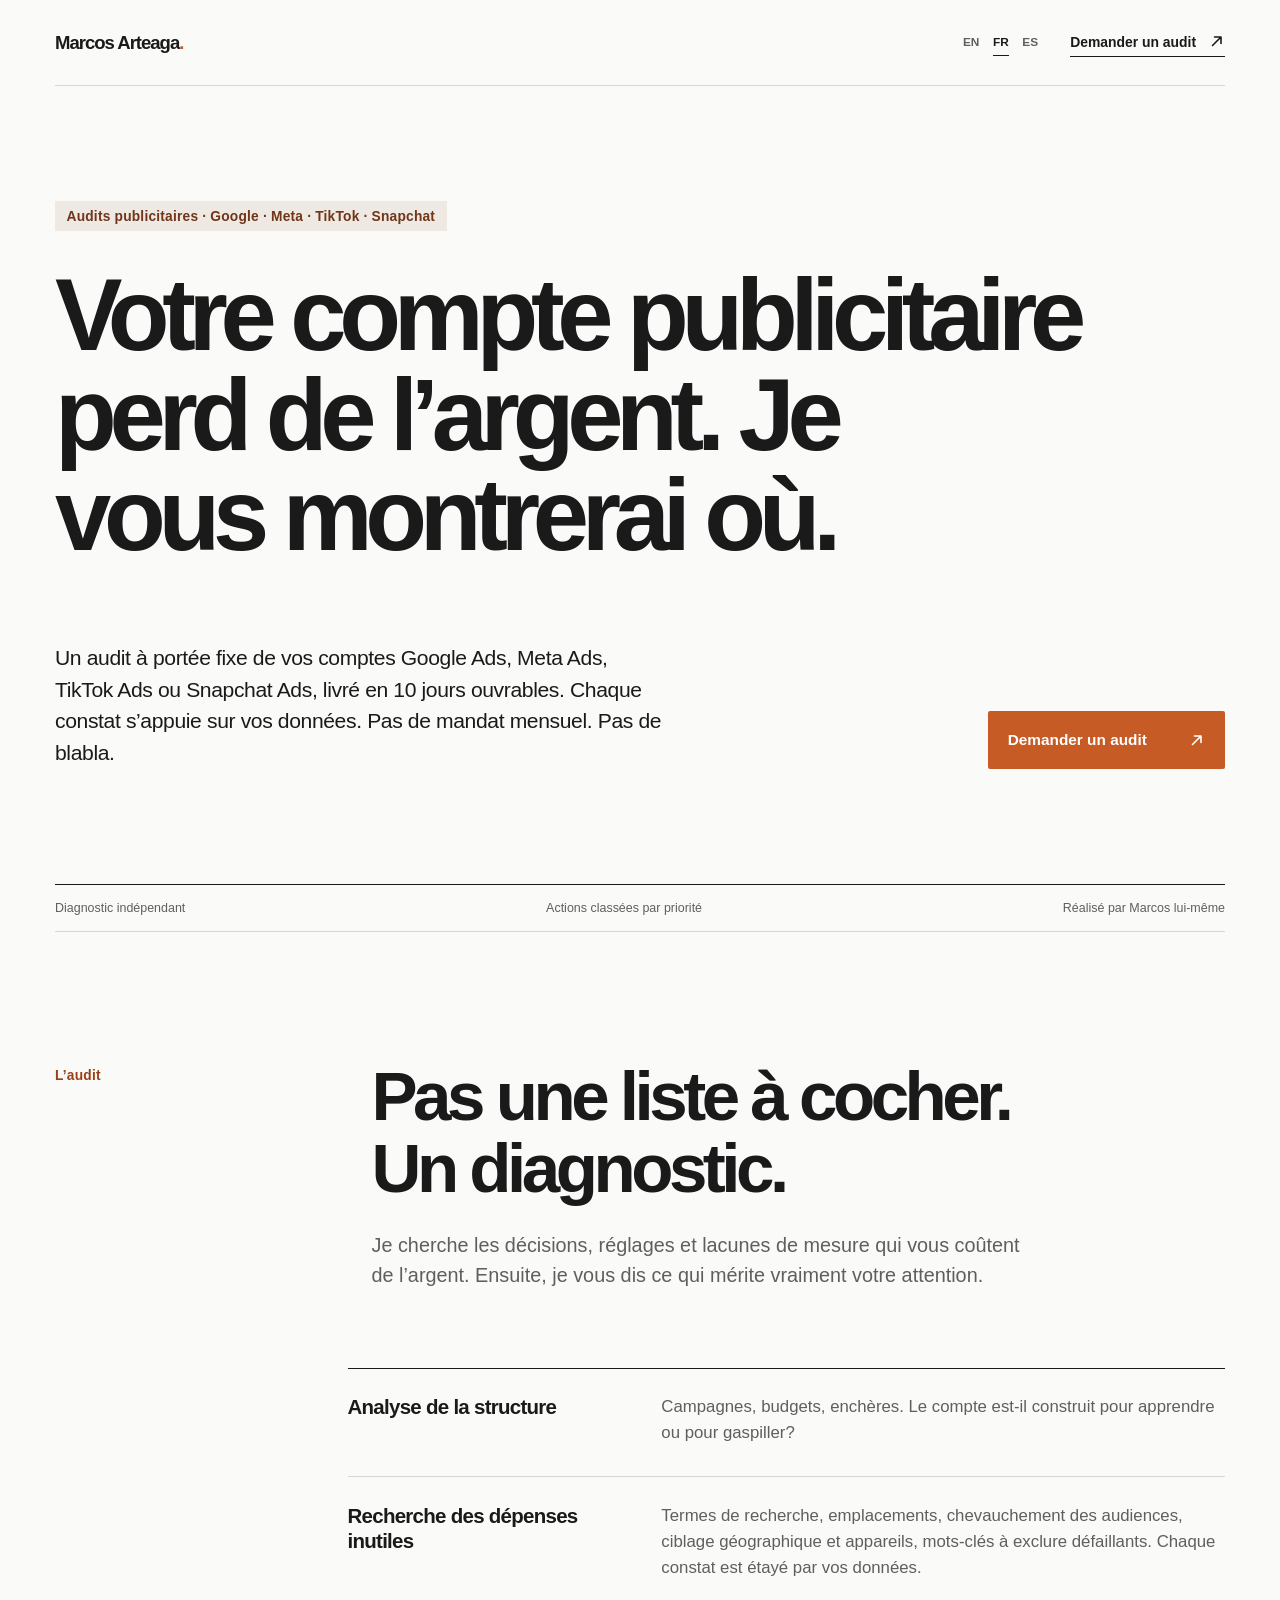
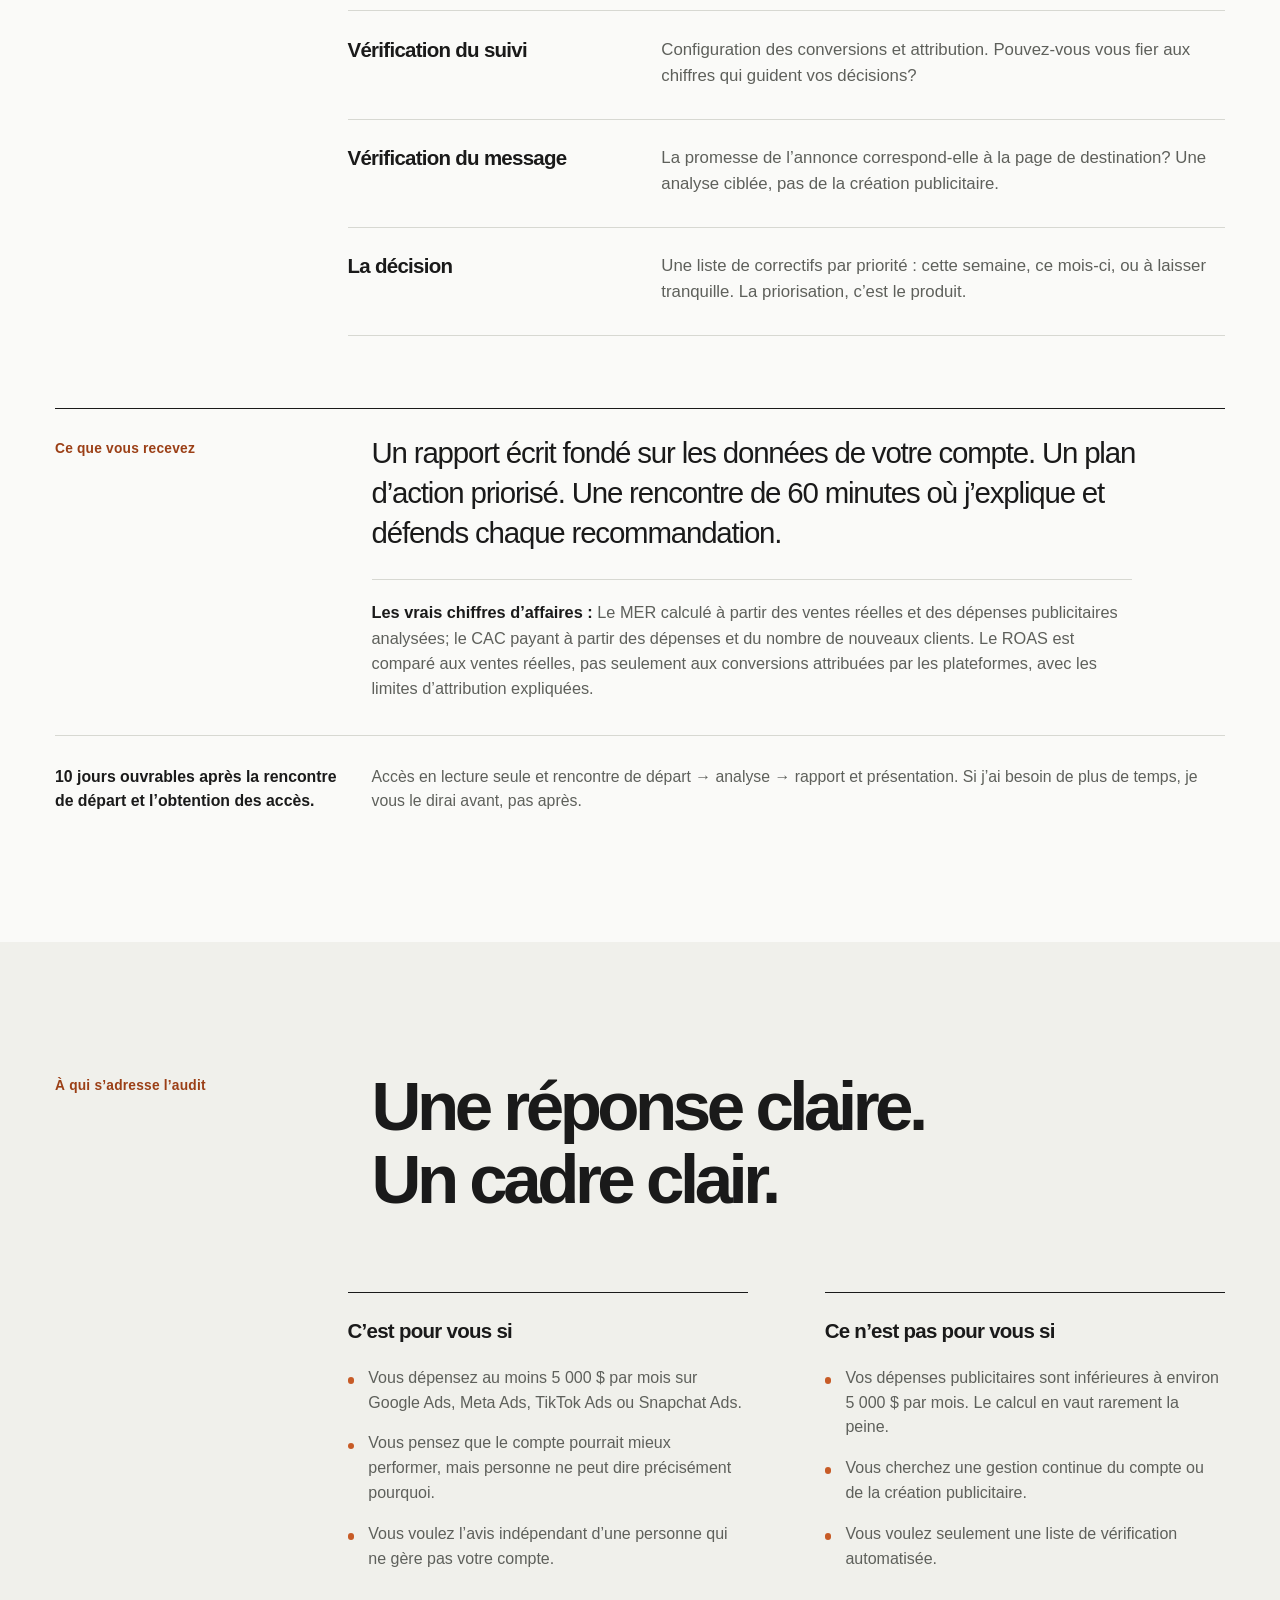
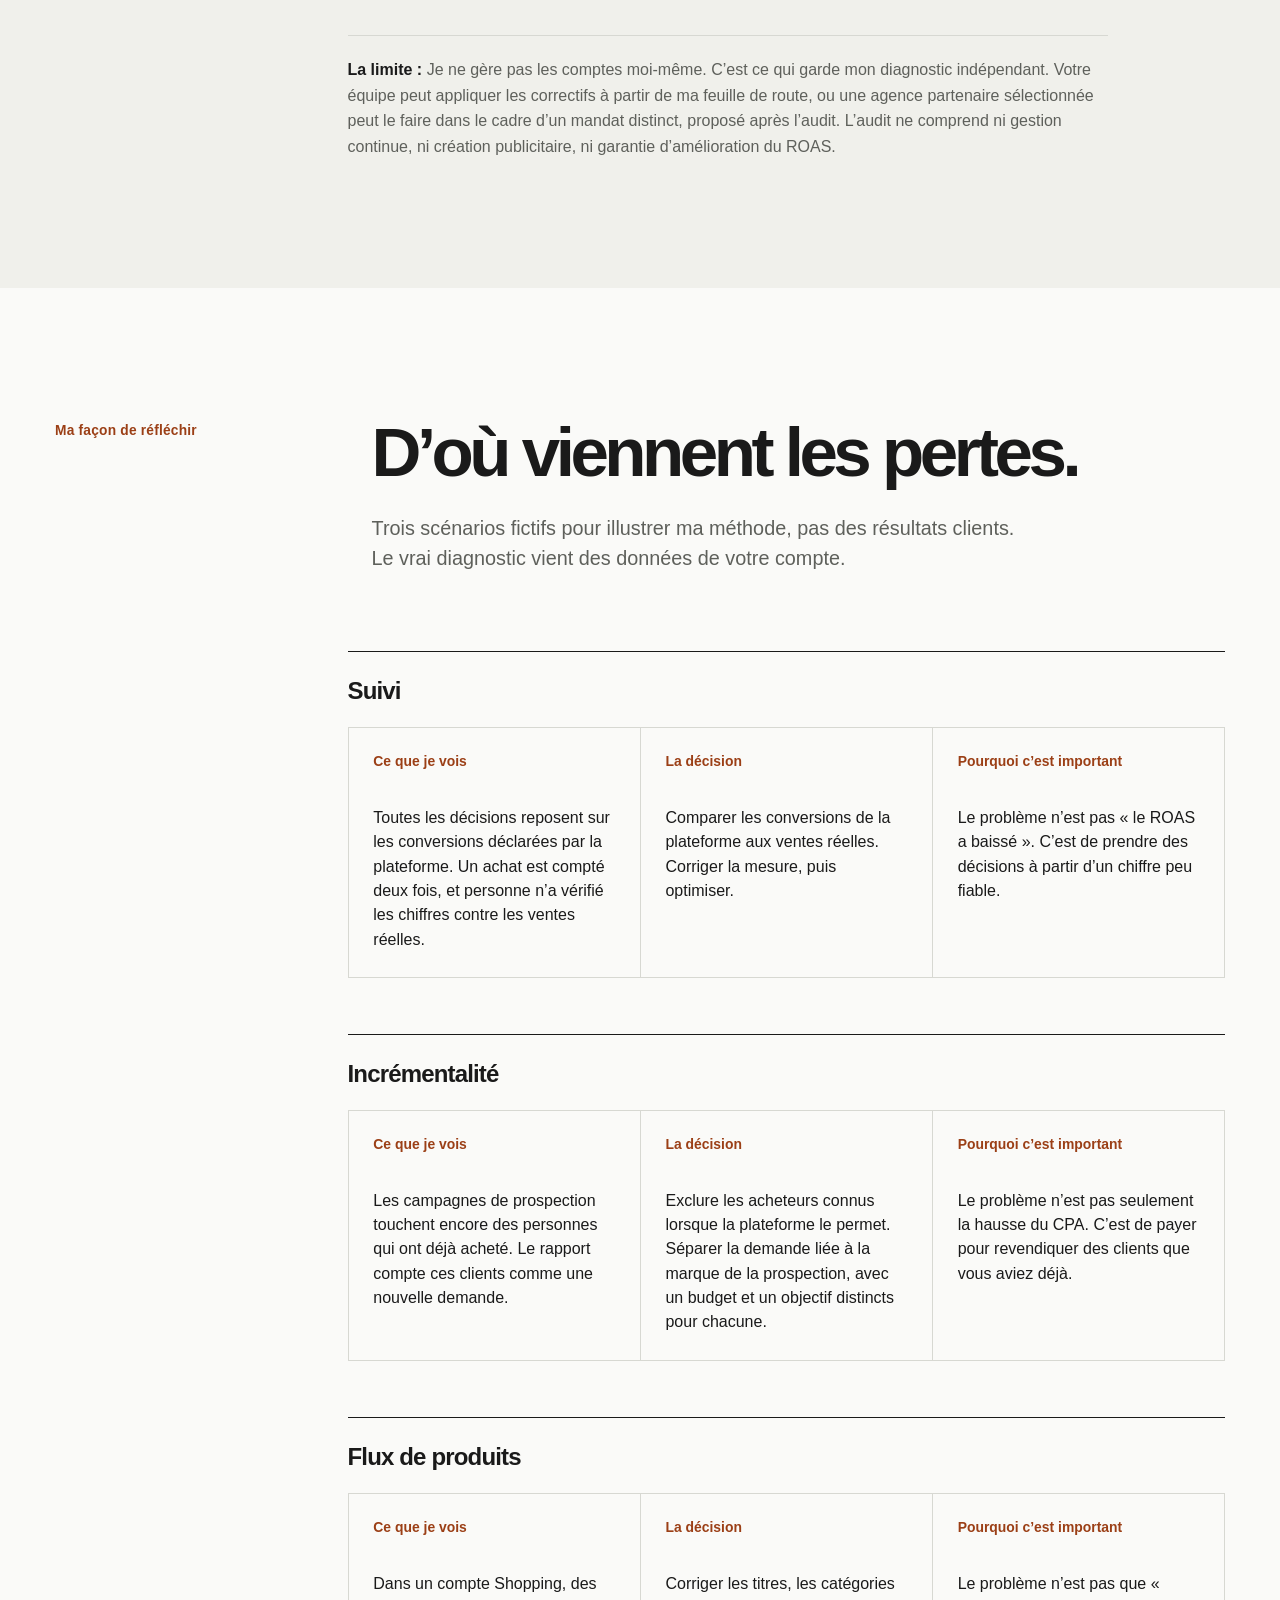
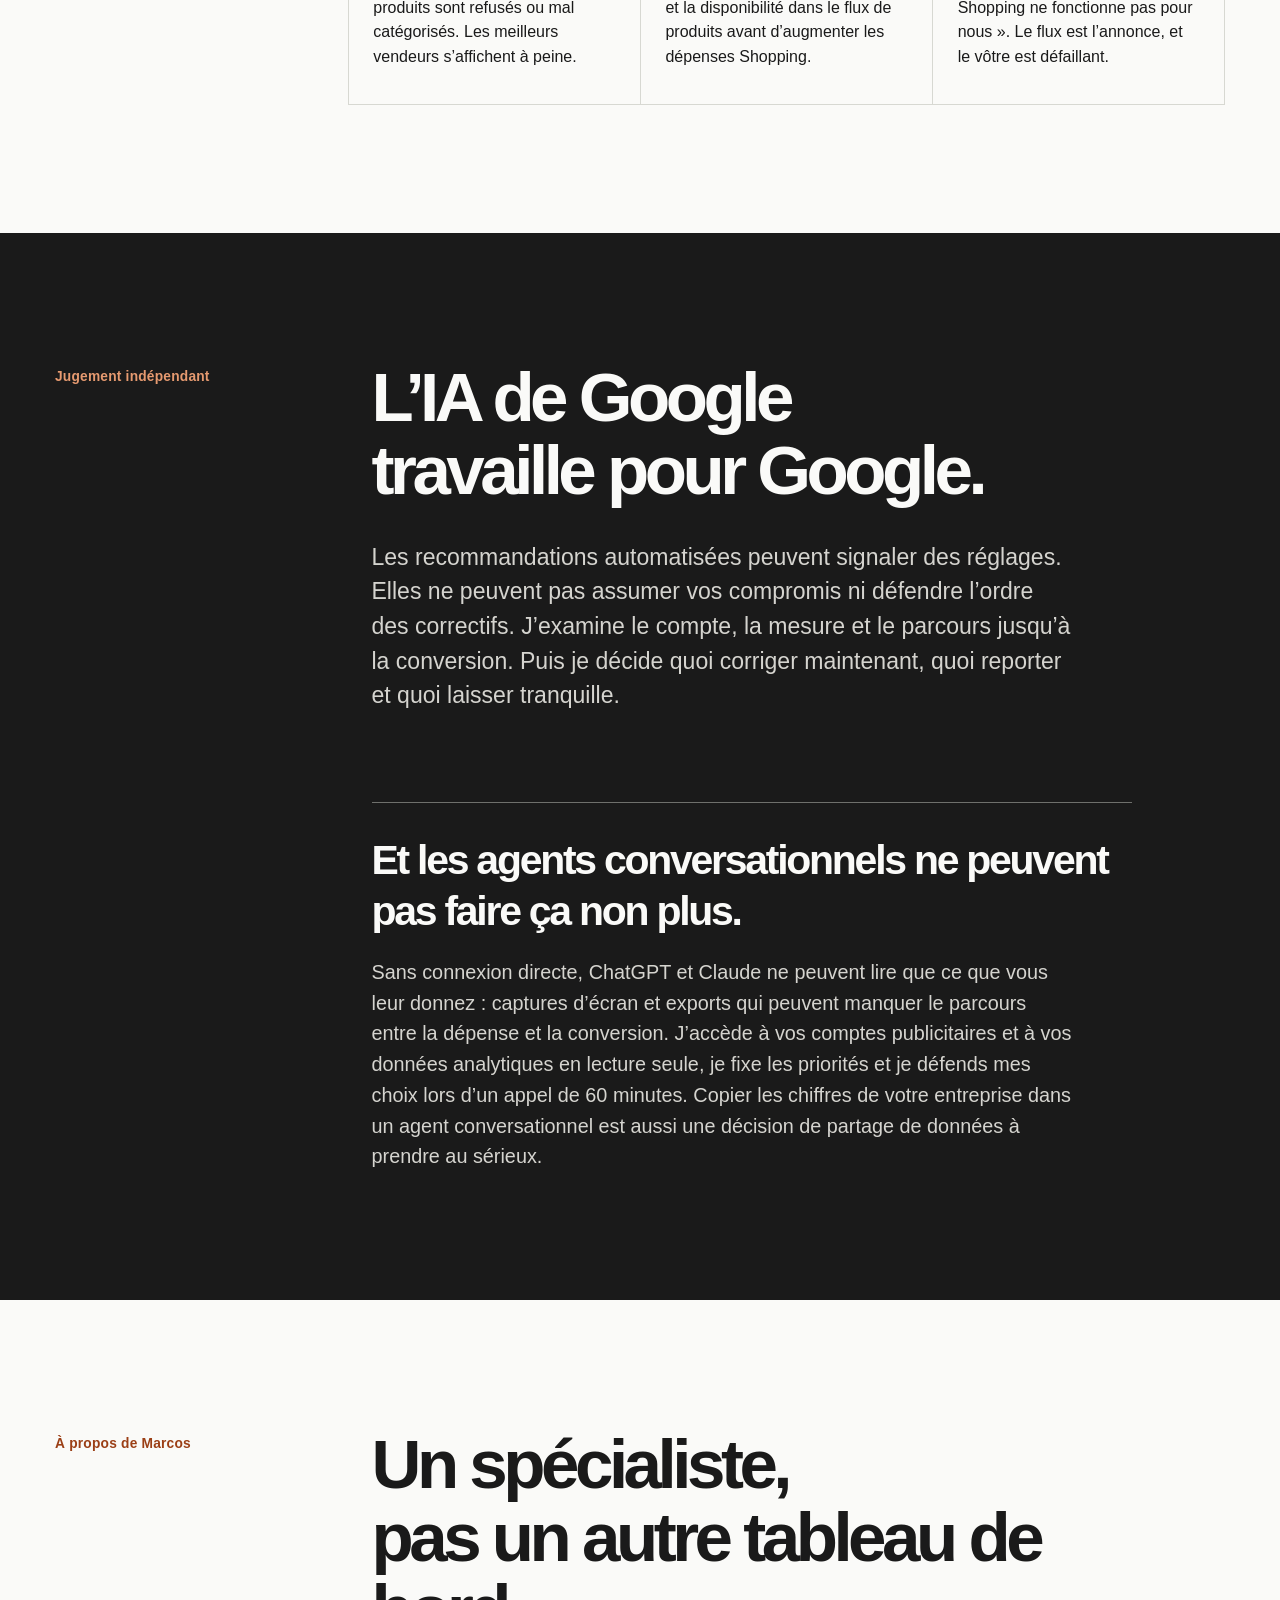
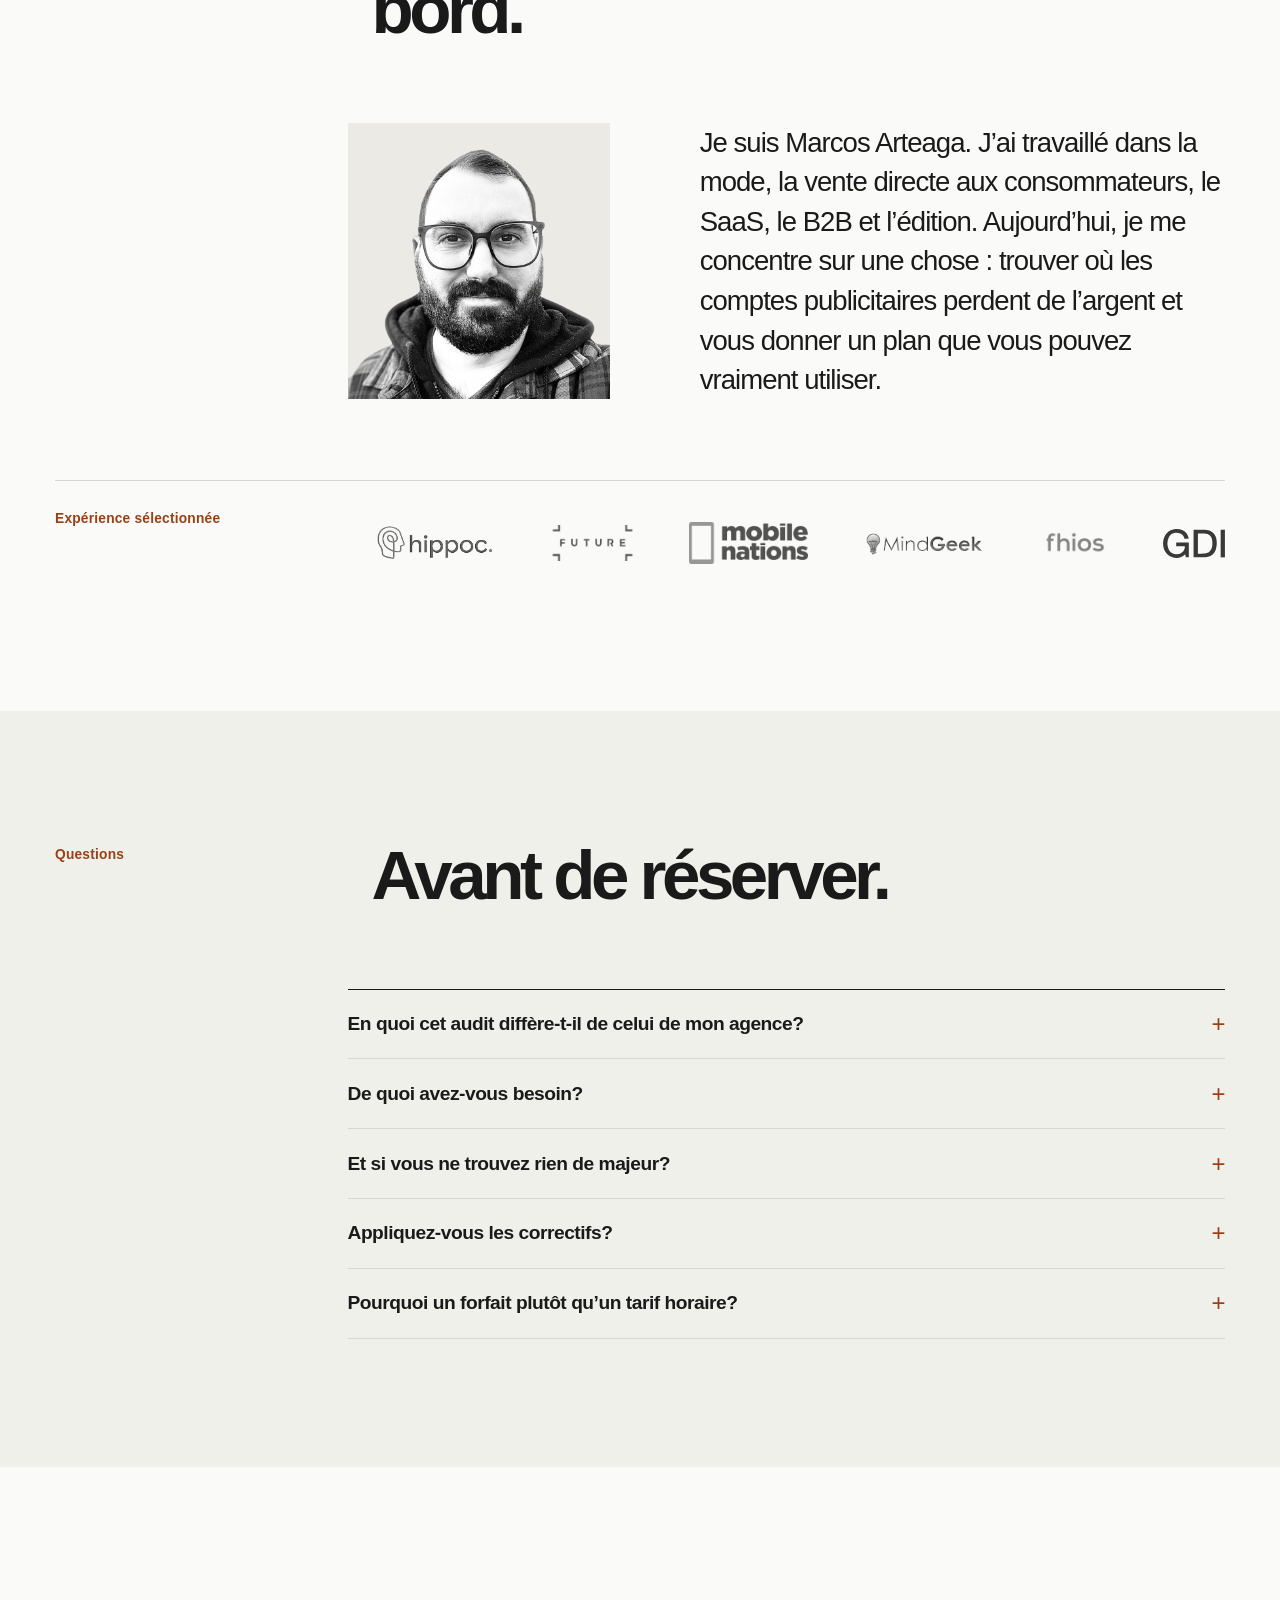
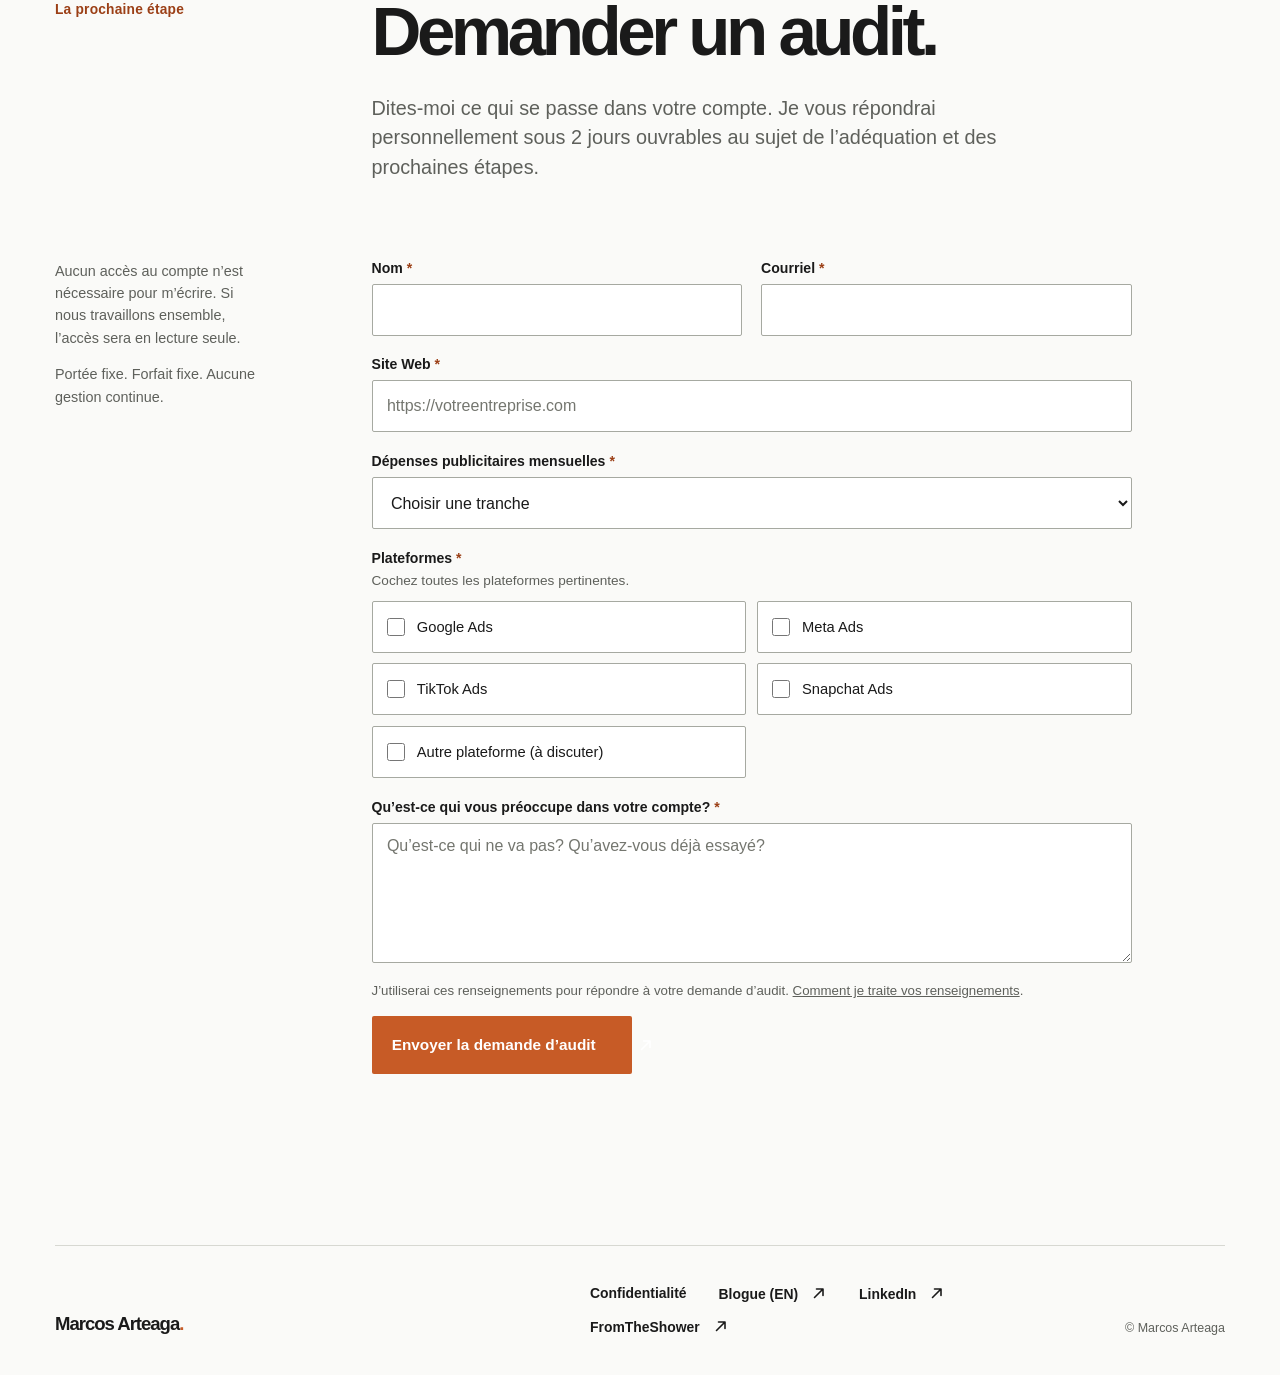
==== fr/index.html @ 12e2d23b "Add French and Spanish audit pages" ====
<!doctype html>
<html lang="fr-CA">
  <head>
    <meta charset="utf-8" />
    <meta name="viewport" content="width=device-width, initial-scale=1" />
    <meta name="theme-color" content="#fafaf8" />
    <meta name="description" content="Audits indépendants de Google, Meta, TikTok et Snapchat Ads. Repérez les dépenses inutiles, vérifiez le suivi et repartez avec un plan d’action priorisé." />
    <link rel="canonical" href="https://marcosarteaga.com/fr/" />
    <link rel="alternate" hreflang="en-CA" href="https://marcosarteaga.com/" />
    <link rel="alternate" hreflang="fr-CA" href="https://marcosarteaga.com/fr/" />
    <link rel="alternate" hreflang="es-ES" href="https://marcosarteaga.com/es/" />
    <link rel="alternate" hreflang="x-default" href="https://marcosarteaga.com/" />
    <meta property="og:type" content="website" />
    <meta property="og:site_name" content="Marcos Arteaga" />
    <meta property="og:url" content="https://marcosarteaga.com/fr/" />
    <meta property="og:title" content="Marcos Arteaga | Audits indépendants de publicité numérique" />
    <meta property="og:description" content="Un audit indépendant de vos comptes publicitaires et de la mesure des résultats. Repérez les dépenses inutiles et obtenez un plan d’action priorisé." />
    <meta property="og:image" content="https://marcosarteaga.com/assets/marcos-portrait.png" />
    <meta property="og:image:alt" content="Portrait de Marcos Arteaga" />
    <meta name="twitter:card" content="summary" />
    <title>Marcos Arteaga | Audits indépendants de publicité numérique</title>
    <link rel="icon" type="image/svg+xml" href="../assets/favicon.svg" />
    <link rel="stylesheet" href="../styles.css" />
    <script defer src="../config.js"></script>
    <script defer src="../script.js"></script>
    <script type="application/ld+json">
{
      "@context": "https://schema.org",
      "@graph": [
            {
                  "@type": "WebSite",
                  "@id": "https://marcosarteaga.com/fr/#website",
                  "url": "https://marcosarteaga.com/fr/",
                  "name": "Marcos Arteaga",
                  "inLanguage": "fr-CA"
            },
            {
                  "@type": "Person",
                  "@id": "https://marcosarteaga.com/#marcos",
                  "name": "Marcos Arteaga",
                  "url": "https://marcosarteaga.com/",
                  "image": "https://marcosarteaga.com/assets/marcos-portrait.png",
                  "sameAs": [
                        "https://www.linkedin.com/in/marcosarteaga/"
                  ]
            },
            {
                  "@type": "Service",
                  "@id": "https://marcosarteaga.com/fr/#audit",
                  "name": "Audit de comptes publicitaires",
                  "serviceType": "Audit de comptes publicitaires",
                  "description": "Audits indépendants à portée fixe de Google Ads, Meta Ads, TikTok Ads et Snapchat Ads, avec rapport écrit, plan d’action priorisé et présentation en direct.",
                  "provider": {
                        "@id": "https://marcosarteaga.com/#marcos"
                  },
                  "url": "https://marcosarteaga.com/fr/#offer"
            }
      ]
}
    </script>
  </head>
  <body>
    <a class="skip-link" href="#main">Aller au contenu</a>

    <header class="site-header wrap">
      <a class="wordmark" href="#top" aria-label="Marcos Arteaga, retour en haut de page">Marcos Arteaga<span class="wordmark-dot">.</span></a>
      <nav class="language-nav" aria-label="Langue"><a href="/" lang="en">EN</a><a href="/fr/" lang="fr-CA" aria-current="page">FR</a><a href="/es/" lang="es-ES">ES</a></nav>
      <a class="header-link" href="#booking">Demander un audit <svg class="arrow-icon" viewBox="0 0 16 16" fill="none" stroke="currentColor" stroke-width="1.6" stroke-linecap="round" stroke-linejoin="round" aria-hidden="true" focusable="false"><path d="M3.5 12.5 12 4M5.5 4H12v6.5" /></svg></a>
    </header>

    <main id="main">
      <section class="hero wrap" id="top" aria-labelledby="hero-title">
        <p class="eyebrow">Audits publicitaires · Google · Meta · TikTok · Snapchat</p>
        <h1 id="hero-title">Votre compte publicitaire perd de l’argent. Je vous montrerai où.</h1>
        <div class="hero-bottom">
          <p class="hero-intro">Un audit à portée fixe de vos comptes Google Ads, Meta Ads, TikTok Ads ou Snapchat Ads, livré en 10 jours ouvrables. Chaque constat s’appuie sur vos données. Pas de mandat mensuel. Pas de blabla.</p>
          <a class="button button-primary" href="#booking">Demander un audit <svg class="arrow-icon" viewBox="0 0 16 16" fill="none" stroke="currentColor" stroke-width="1.6" stroke-linecap="round" stroke-linejoin="round" aria-hidden="true" focusable="false"><path d="M3.5 12.5 12 4M5.5 4H12v6.5" /></svg></a>
        </div>
        <div class="hero-footer" aria-hidden="true"><span>Diagnostic indépendant</span><span>Actions classées par priorité</span><span>Réalisé par Marcos lui-même</span></div>
      </section>

      <section class="section wrap" id="offer" aria-labelledby="offer-title">
        <div class="section-heading">
          <p class="section-kicker">L’audit</p>
          <div><h2 id="offer-title">Pas une liste à cocher.<br />Un diagnostic.</h2><p class="section-lede">Je cherche les décisions, réglages et lacunes de mesure qui vous coûtent de l’argent. Ensuite, je vous dis ce qui mérite vraiment votre attention.</p></div>
        </div>
        <div class="audit-list">
          <article class="audit-item"><h3>Analyse de la structure</h3><p>Campagnes, budgets, enchères. Le compte est-il construit pour apprendre ou pour gaspiller?</p></article>
          <article class="audit-item"><h3>Recherche des dépenses inutiles</h3><p>Termes de recherche, emplacements, chevauchement des audiences, ciblage géographique et appareils, mots-clés à exclure défaillants. Chaque constat est étayé par vos données.</p></article>
          <article class="audit-item"><h3>Vérification du suivi</h3><p>Configuration des conversions et attribution. Pouvez-vous vous fier aux chiffres qui guident vos décisions?</p></article>
          <article class="audit-item"><h3>Vérification du message</h3><p>La promesse de l’annonce correspond-elle à la page de destination? Une analyse ciblée, pas de la création publicitaire.</p></article>
          <article class="audit-item"><h3>La décision</h3><p>Une liste de correctifs par priorité : cette semaine, ce mois-ci, ou à laisser tranquille. La priorisation, c’est le produit.</p></article>
        </div>
        <div class="deliverables">
          <p class="section-kicker">Ce que vous recevez</p>
          <div class="deliverables-content"><p>Un rapport écrit fondé sur les données de votre compte. Un plan d’action priorisé. Une rencontre de 60 minutes où j’explique et défends chaque recommandation.</p><p class="metrics-line"><strong>Les vrais chiffres d’affaires :</strong> Le MER calculé à partir des ventes réelles et des dépenses publicitaires analysées; le CAC payant à partir des dépenses et du nombre de nouveaux clients. Le ROAS est comparé aux ventes réelles, pas seulement aux conversions attribuées par les plateformes, avec les limites d’attribution expliquées.</p></div>
        </div>
        <div class="process-line"><strong>10 jours ouvrables après la rencontre de départ et l’obtention des accès.</strong><span>Accès en lecture seule et rencontre de départ → analyse → rapport et présentation. Si j’ai besoin de plus de temps, je vous le dirai avant, pas après.</span></div>
      </section>

      <section class="section soft-section" id="fit" aria-labelledby="fit-title">
        <div class="wrap">
          <div class="section-heading"><p class="section-kicker">À qui s’adresse l’audit</p><div><h2 id="fit-title">Une réponse claire.<br />Un cadre clair.</h2></div></div>
          <div class="fit-grid">
            <div class="fit-block"><h3>C’est pour vous si</h3><ul><li>Vous dépensez au moins 5 000 $ par mois sur Google Ads, Meta Ads, TikTok Ads ou Snapchat Ads.</li><li>Vous pensez que le compte pourrait mieux performer, mais personne ne peut dire précisément pourquoi.</li><li>Vous voulez l’avis indépendant d’une personne qui ne gère pas votre compte.</li></ul></div>
            <div class="fit-block"><h3>Ce n’est pas pour vous si</h3><ul><li>Vos dépenses publicitaires sont inférieures à environ 5 000 $ par mois. Le calcul en vaut rarement la peine.</li><li>Vous cherchez une gestion continue du compte ou de la création publicitaire.</li><li>Vous voulez seulement une liste de vérification automatisée.</li></ul></div>
          </div>
          <p class="boundary-note"><strong>La limite :</strong> Je ne gère pas les comptes moi-même. C’est ce qui garde mon diagnostic indépendant. Votre équipe peut appliquer les correctifs à partir de ma feuille de route, ou une agence partenaire sélectionnée peut le faire dans le cadre d’un mandat distinct, proposé après l’audit. L’audit ne comprend ni gestion continue, ni création publicitaire, ni garantie d’amélioration du ROAS.</p>
        </div>
      </section>

      <section class="section wrap" id="example" aria-labelledby="example-title">
        <div class="section-heading"><p class="section-kicker">Ma façon de réfléchir</p><div><h2 id="example-title">D’où viennent les pertes.</h2><p class="section-lede">Trois scénarios fictifs pour illustrer ma méthode, pas des résultats clients. Le vrai diagnostic vient des données de votre compte.</p></div></div>
        <div class="example-list">
          <article class="example-case" aria-labelledby="example-tracking">
            <h3 id="example-tracking">Suivi</h3>
            <div class="example-grid">
              <div class="example-step"><span class="example-label">Ce que je vois</span><p>Toutes les décisions reposent sur les conversions déclarées par la plateforme. Un achat est compté deux fois, et personne n’a vérifié les chiffres contre les ventes réelles.</p></div>
              <div class="example-step"><span class="example-label">La décision</span><p>Comparer les conversions de la plateforme aux ventes réelles. Corriger la mesure, puis optimiser.</p></div>
              <div class="example-step"><span class="example-label">Pourquoi c’est important</span><p>Le problème n’est pas « le ROAS a baissé ». C’est de prendre des décisions à partir d’un chiffre peu fiable.</p></div>
            </div>
          </article>
          <article class="example-case" aria-labelledby="example-incrementality">
            <h3 id="example-incrementality">Incrémentalité</h3>
            <div class="example-grid">
              <div class="example-step"><span class="example-label">Ce que je vois</span><p>Les campagnes de prospection touchent encore des personnes qui ont déjà acheté. Le rapport compte ces clients comme une nouvelle demande.</p></div>
              <div class="example-step"><span class="example-label">La décision</span><p>Exclure les acheteurs connus lorsque la plateforme le permet. Séparer la demande liée à la marque de la prospection, avec un budget et un objectif distincts pour chacune.</p></div>
              <div class="example-step"><span class="example-label">Pourquoi c’est important</span><p>Le problème n’est pas seulement la hausse du CPA. C’est de payer pour revendiquer des clients que vous aviez déjà.</p></div>
            </div>
          </article>
          <article class="example-case" aria-labelledby="example-feed">
            <h3 id="example-feed">Flux de produits</h3>
            <div class="example-grid">
              <div class="example-step"><span class="example-label">Ce que je vois</span><p>Dans un compte Shopping, des produits sont refusés ou mal catégorisés. Les meilleurs vendeurs s’affichent à peine.</p></div>
              <div class="example-step"><span class="example-label">La décision</span><p>Corriger les titres, les catégories et la disponibilité dans le flux de produits avant d’augmenter les dépenses Shopping.</p></div>
              <div class="example-step"><span class="example-label">Pourquoi c’est important</span><p>Le problème n’est pas que « Shopping ne fonctionne pas pour nous ». Le flux est l’annonce, et le vôtre est défaillant.</p></div>
            </div>
          </article>
        </div>
      </section>

      <section class="section statement-section" id="judgment" aria-labelledby="judgment-title">
        <div class="wrap statement-inner"><p class="section-kicker">Jugement indépendant</p><div><h2 id="judgment-title">L’IA de Google travaille pour Google.</h2><p>Les recommandations automatisées peuvent signaler des réglages. Elles ne peuvent pas assumer vos compromis ni défendre l’ordre des correctifs. J’examine le compte, la mesure et le parcours jusqu’à la conversion. Puis je décide quoi corriger maintenant, quoi reporter et quoi laisser tranquille.</p><div class="ai-second-beat"><h3>Et les agents conversationnels ne peuvent pas faire ça non plus.</h3><p>Sans connexion directe, ChatGPT et Claude ne peuvent lire que ce que vous leur donnez : captures d’écran et exports qui peuvent manquer le parcours entre la dépense et la conversion. J’accède à vos comptes publicitaires et à vos données analytiques en lecture seule, je fixe les priorités et je défends mes choix lors d’un appel de 60 minutes. Copier les chiffres de votre entreprise dans un agent conversationnel est aussi une décision de partage de données à prendre au sérieux.</p></div></div></div>
      </section>

      <section class="section wrap about-section" id="about" aria-labelledby="about-title">
        <div class="section-heading"><p class="section-kicker">À propos de Marcos</p><div><h2 id="about-title">Un spécialiste,<br />pas un autre tableau de bord.</h2></div></div>
        <div class="about-grid">
          <div class="portrait-frame"><img src="../assets/marcos-portrait.png" alt="Portrait en noir et blanc de Marcos Arteaga" width="400" height="400" loading="lazy" /></div>
          <div class="about-copy"><p>Je suis Marcos Arteaga. J’ai travaillé dans la mode, la vente directe aux consommateurs, le SaaS, le B2B et l’édition. Aujourd’hui, je me concentre sur une chose : trouver où les comptes publicitaires perdent de l’argent et vous donner un plan que vous pouvez vraiment utiliser.</p></div>
        </div>
        <div class="logo-area"><p class="section-kicker">Expérience sélectionnée</p><div class="logo-strip" aria-label="Organisations faisant partie de l’expérience de Marcos"><img src="../assets/hippoc.png" alt="Hippoc" width="200" height="60" loading="lazy" /><img src="../assets/future.png" alt="Future" width="100" height="42" loading="lazy" /><img src="../assets/mobile-nations.png" alt="Mobile Nations" width="300" height="106" loading="lazy" /><img src="../assets/mindgeek.png" alt="MindGeek" width="148" height="33" loading="lazy" /><img src="../assets/fhios.png" alt="Fhios" width="300" height="212" loading="lazy" /><img class="logo-gdi" src="../assets/groupe-dynamite.svg" alt="Groupe Dynamite" width="107" height="51" loading="lazy" /></div></div>
      </section>

      <section class="section soft-section faq-section" id="faq" aria-labelledby="faq-title"><div class="wrap"><div class="section-heading"><p class="section-kicker">Questions</p><div><h2 id="faq-title">Avant de réserver.</h2></div></div><div class="faq-list">
        <details><summary>En quoi cet audit diffère-t-il de celui de mon agence?</summary><p>Votre agence doit évaluer son propre travail. Je ne gère pas votre compte; je n’ai donc rien à défendre. Vous obtenez un diagnostic indépendant.</p></details>
        <details><summary>De quoi avez-vous besoin?</summary><p>Un accès en lecture seule à vos comptes publicitaires, à vos données analytiques et à vos ventes (Shopify ou l’équivalent). Rien n’est modifié. Nous commençons par un appel de 20 minutes.</p></details>
        <details><summary>Et si vous ne trouvez rien de majeur?</summary><p>Je vous le dirai. Vous verrez ce que j’ai vérifié, ce qui fonctionne et ce que je laisserais tel quel. Je n’inventerai pas un problème pour remplir un rapport.</p></details>
        <details><summary>Appliquez-vous les correctifs?</summary><p>Oui, par l’entremise d’une agence partenaire sélectionnée. Elle peut appliquer les correctifs de ma feuille de route dans le cadre d’un mandat distinct, proposé après l’audit. Votre équipe peut aussi suivre le plan. Je ne touche pas au compte pour préserver l’indépendance du diagnostic.</p></details>
        <details><summary>Pourquoi un forfait plutôt qu’un tarif horaire?</summary><p>Parce que vous achetez une réponse, pas mes heures. La portée et le forfait sont convenus en privé avant le début de l’audit.</p></details>
      </div></div></section>

      <section class="section wrap booking-section" id="booking" aria-labelledby="booking-title">
        <div class="section-heading"><p class="section-kicker">La prochaine étape</p><div><h2 id="booking-title">Demander un audit.</h2><p class="section-lede">Dites-moi ce qui se passe dans votre compte. Je vous répondrai personnellement sous 2 jours ouvrables au sujet de l’adéquation et des prochaines étapes.</p></div></div>
        <div class="booking-grid"><div class="booking-aside"><p>Aucun accès au compte n’est nécessaire pour m’écrire. Si nous travaillons ensemble, l’accès sera en lecture seule.</p><p>Portée fixe. Forfait fixe. Aucune gestion continue.</p></div>
          <form id="booking-form" novalidate>
            <input type="hidden" name="locale" value="fr" />
            <div class="form-row"><div class="field"><label for="name">Nom <span aria-hidden="true">*</span></label><input id="name" name="name" autocomplete="name" required maxlength="120" /></div><div class="field"><label for="email">Courriel <span aria-hidden="true">*</span></label><input id="email" name="email" type="email" autocomplete="email" required maxlength="254" /></div></div>
            <div class="field"><label for="website">Site Web <span aria-hidden="true">*</span></label><input id="website" name="website" type="url" inputmode="url" placeholder="https://votreentreprise.com" required maxlength="500" /></div>
            <div class="field"><label for="spend">Dépenses publicitaires mensuelles <span aria-hidden="true">*</span></label><select id="spend" name="monthlyAdSpend" required><option value="">Choisir une tranche</option><option value="under-5k">Moins de 5 000 $/mois</option><option value="5k-15k">5 000 $ à 15 000 $/mois</option><option value="15k-50k">15 000 $ à 50 000 $/mois</option><option value="50k-plus">50 000 $ et plus/mois</option></select></div>
            <fieldset class="platforms-field"><legend>Plateformes <span aria-hidden="true">*</span></legend><p class="field-help">Cochez toutes les plateformes pertinentes.</p><div class="checkbox-grid">
              <label><input type="checkbox" name="platforms" value="google" /> Google Ads</label>
              <label><input type="checkbox" name="platforms" value="meta" /> Meta Ads</label>
              <label><input type="checkbox" name="platforms" value="tiktok" /> TikTok Ads</label>
              <label><input type="checkbox" name="platforms" value="snapchat" /> Snapchat Ads</label>
              <label><input id="platform-other" type="checkbox" name="platforms" value="other" /> Autre plateforme (à discuter)</label>
            </div></fieldset>
            <div class="field" id="other-platform-field" hidden><label for="other-platform">Quelle autre plateforme? <span aria-hidden="true">*</span></label><input id="other-platform" name="otherPlatform" maxlength="160" /></div>
            <p class="spend-note" id="spend-note" hidden>L’audit est conçu pour les comptes qui dépensent au moins 5 000 $ par mois. Vous pouvez quand même m’écrire; je vous dirai franchement si c’est le bon moment.</p>
            <div class="field"><label for="concern">Qu’est-ce qui vous préoccupe dans votre compte? <span aria-hidden="true">*</span></label><textarea id="concern" name="concern" rows="5" required maxlength="3000" placeholder="Qu’est-ce qui ne va pas? Qu’avez-vous déjà essayé?"></textarea></div>
            <div class="visually-hidden" aria-hidden="true"><label for="company-fax">Laissez ce champ vide</label><input id="company-fax" name="companyFax" tabindex="-1" autocomplete="off" /></div>
            <p class="form-small">J’utiliserai ces renseignements pour répondre à votre demande d’audit. <a href="privacy/">Comment je traite vos renseignements</a>.</p>
            <button class="button button-primary submit-button" type="submit">Envoyer la demande d’audit <svg class="arrow-icon" viewBox="0 0 16 16" fill="none" stroke="currentColor" stroke-width="1.6" stroke-linecap="round" stroke-linejoin="round" aria-hidden="true" focusable="false"><path d="M3.5 12.5 12 4M5.5 4H12v6.5" /></svg></button>
            <p id="form-status" class="form-status" role="status" aria-live="polite"></p>
          </form>
          <div id="booking-success" class="booking-success" role="status" tabindex="-1" hidden>
            <p class="section-kicker">Demande envoyée</p>
            <h3>Merci de m’avoir écrit.</h3>
            <p>Je vous répondrai personnellement sous 2 jours ouvrables au sujet de l’adéquation et des prochaines étapes.</p>
          </div>
        </div>
      </section>

    </main>

    <footer class="site-footer wrap"><a class="wordmark" href="#top">Marcos Arteaga<span class="wordmark-dot">.</span></a><div class="footer-links"><a href="privacy/">Confidentialité</a><a href="https://marcosarteaga.com/blog/">Blogue (EN) <svg class="arrow-icon" viewBox="0 0 16 16" fill="none" stroke="currentColor" stroke-width="1.6" stroke-linecap="round" stroke-linejoin="round" aria-hidden="true" focusable="false"><path d="M3.5 12.5 12 4M5.5 4H12v6.5" /></svg></a><a href="https://www.linkedin.com/in/marcosarteaga/" target="_blank" rel="noopener noreferrer">LinkedIn <svg class="arrow-icon" viewBox="0 0 16 16" fill="none" stroke="currentColor" stroke-width="1.6" stroke-linecap="round" stroke-linejoin="round" aria-hidden="true" focusable="false"><path d="M3.5 12.5 12 4M5.5 4H12v6.5" /></svg></a><a href="https://fromtheshower.com/" target="_blank" rel="noopener noreferrer">FromTheShower <svg class="arrow-icon" viewBox="0 0 16 16" fill="none" stroke="currentColor" stroke-width="1.6" stroke-linecap="round" stroke-linejoin="round" aria-hidden="true" focusable="false"><path d="M3.5 12.5 12 4M5.5 4H12v6.5" /></svg></a></div><small>© Marcos Arteaga</small></footer>

    <a id="mobile-booking" class="mobile-booking" href="#booking" hidden>Demander un audit <svg class="arrow-icon" viewBox="0 0 16 16" fill="none" stroke="currentColor" stroke-width="1.6" stroke-linecap="round" stroke-linejoin="round" aria-hidden="true" focusable="false"><path d="M3.5 12.5 12 4M5.5 4H12v6.5" /></svg></a>
  </body>
</html>
---- styles.css ----
:root {
  color-scheme: light;
  --paper: #fafaf8;
  --ink: #1a1a1a;
  --muted: #5e605b;
  --line: #d7d8d2;
  --soft: #f0f0eb;
  --accent: #c75b26;
  --accent-dark: #9b3f16;
  font-family: Inter, "Helvetica Neue", Helvetica, Arial, sans-serif;
  font-synthesis: none;
}

* { box-sizing: border-box; }
html { scroll-behavior: smooth; scroll-padding-top: 6rem; }
body { margin: 0; background: var(--paper); color: var(--ink); -webkit-font-smoothing: antialiased; }
button, input, select, textarea { font: inherit; }
button, a { -webkit-tap-highlight-color: transparent; }
a { color: inherit; }
img { display: block; max-width: 100%; }
[hidden] { display: none !important; }
:focus-visible { outline: 3px solid var(--accent); outline-offset: 4px; }
::selection { background: #edb999; color: var(--ink); }

.wrap { width: min(100% - 3rem, 1170px); margin-inline: auto; }
.visually-hidden { position: absolute; width: 1px; height: 1px; padding: 0; margin: -1px; overflow: hidden; clip: rect(0, 0, 0, 0); white-space: nowrap; border: 0; }
.skip-link { position: absolute; top: -4rem; left: 1rem; z-index: 50; padding: .75rem 1rem; background: var(--ink); color: #fff; text-decoration: none; }
.skip-link:focus { top: 1rem; }

.site-header { display: flex; align-items: center; justify-content: space-between; min-height: 86px; border-bottom: 1px solid var(--line); }
.wordmark { text-decoration: none; font-size: 1.16rem; font-weight: 750; letter-spacing: -.055em; white-space: nowrap; }
.wordmark-dot { color: var(--accent); }
.language-nav { display: flex; gap: .85rem; margin-left: auto; margin-right: 2rem; }
.language-nav a { padding-block: .35rem; border-bottom: 1px solid transparent; color: var(--muted); font-size: .74rem; font-weight: 700; text-decoration: none; }
.language-nav a[aria-current="page"] { border-color: var(--ink); color: var(--ink); }
.language-nav a:hover { color: var(--accent-dark); }
.header-link { font-size: .87rem; font-weight: 650; text-decoration: none; border-bottom: 1px solid currentColor; padding-block: .35rem; }
.arrow-icon { display: inline-block; width: 1rem; height: 1rem; margin-left: .65em; flex: none; vertical-align: -.14em; }
.header-link .arrow-icon, .footer-links .arrow-icon { color: var(--ink); }
.button-primary .arrow-icon, .mobile-booking .arrow-icon { color: #fff; }
.header-link:hover, .footer-links a:hover { color: var(--accent-dark); }

.hero { padding-top: clamp(4.5rem, 9vw, 9rem); }
.eyebrow, .section-kicker { font-size: .86rem; font-weight: 650; letter-spacing: .015em; }
.eyebrow { display: inline-block; margin: 0 0 2.1rem; padding: .47rem .72rem; background: #eeeae3; color: #713519; }
.hero h1 { max-width: 1050px; margin: 0; font-size: clamp(3.25rem, 7.9vw, 7.5rem); line-height: .99; font-weight: 740; letter-spacing: -.072em; text-wrap: balance; }
.hero-bottom { display: flex; align-items: end; justify-content: space-between; gap: 3rem; margin-top: clamp(3rem, 6vw, 5.5rem); }
.hero-intro { max-width: 610px; margin: 0; font-size: clamp(1.18rem, 1.65vw, 1.48rem); line-height: 1.5; letter-spacing: -.018em; }
.button { display: inline-flex; align-items: center; justify-content: space-between; gap: 2rem; min-height: 58px; padding: .85rem 1.2rem; border: 1px solid transparent; border-radius: 2px; text-decoration: none; font-size: .96rem; font-weight: 700; cursor: pointer; white-space: nowrap; transition: background-color .18s ease, color .18s ease, border-color .18s ease; }
.button-primary { background: var(--accent); color: white; }
.button-primary:hover { background: var(--accent-dark); }
.button-primary:disabled { background: #a8a8a4; cursor: wait; }
.hero-footer { display: flex; justify-content: space-between; gap: 1rem; margin-top: clamp(5rem, 9vw, 9rem); padding: 1rem 0; border-top: 1px solid var(--ink); border-bottom: 1px solid var(--line); color: var(--muted); font-size: .78rem; }

.section { padding-block: clamp(5.5rem, 10vw, 9rem); }
.section-heading { display: grid; grid-template-columns: minmax(170px, 1fr) minmax(0, 3fr); gap: 2rem; align-items: start; margin-bottom: clamp(3rem, 6vw, 5.5rem); }
.section-kicker { margin: .48rem 0 0; color: var(--accent-dark); }
h2 { margin: 0; max-width: 760px; font-size: clamp(2.75rem, 5.4vw, 5.1rem); line-height: 1.05; font-weight: 720; letter-spacing: -.065em; text-wrap: balance; }
h3 { margin: 0; font-size: 1.28rem; line-height: 1.25; letter-spacing: -.035em; }
.section-lede { max-width: 670px; margin: 1.65rem 0 0; color: var(--muted); font-size: clamp(1.13rem, 1.55vw, 1.35rem); line-height: 1.5; }

.audit-list { margin-left: 25%; border-top: 1px solid var(--ink); }
.audit-item { display: grid; grid-template-columns: minmax(180px, 1fr) minmax(0, 2fr); gap: 2rem; padding: 1.6rem 0 1.85rem; border-bottom: 1px solid var(--line); }
.audit-item p { max-width: 570px; margin: 0; color: var(--muted); font-size: 1.05rem; line-height: 1.55; }
.deliverables { display: grid; grid-template-columns: 1fr 3fr; gap: 2rem; margin-top: 4.5rem; padding: 1.5rem 0 2.1rem; border-top: 1px solid var(--ink); border-bottom: 1px solid var(--line); }
.deliverables-content > p:first-child { max-width: 790px; margin: 0; font-size: clamp(1.42rem, 2.3vw, 2.2rem); line-height: 1.35; letter-spacing: -.04em; }
.deliverables-content .metrics-line { max-width: 760px; margin: 1.7rem 0 0; padding-top: 1.25rem; border-top: 1px solid var(--line); color: var(--muted); font-size: 1.02rem; line-height: 1.55; }
.metrics-line strong { color: var(--ink); }
.process-line { display: grid; grid-template-columns: 1fr 3fr; gap: 2rem; padding-top: 1.8rem; color: var(--muted); font-size: .99rem; line-height: 1.55; }
.process-line strong { color: var(--ink); }

.soft-section { background: var(--soft); }
.fit-grid { display: grid; grid-template-columns: repeat(2, minmax(0, 1fr)); gap: clamp(2rem, 6vw, 6rem); margin-left: 25%; }
.fit-block { padding-top: 1.55rem; border-top: 1px solid var(--ink); }
.fit-block h3 { margin-bottom: 1.4rem; }
.fit-block ul { margin: 0; padding: 0; list-style: none; }
.fit-block li { position: relative; padding: 0 0 1rem 1.3rem; color: var(--muted); line-height: 1.55; }
.fit-block li::before { content: ""; position: absolute; top: .7em; left: 0; width: .42rem; height: .42rem; border-radius: 50%; background: var(--accent); }
.boundary-note { max-width: 760px; margin: 3rem 0 0 25%; padding: 1.3rem 0 0; border-top: 1px solid var(--line); color: var(--muted); line-height: 1.6; }
.boundary-note strong { color: var(--ink); }

.example-list { margin-left: 25%; }
.example-case { padding-top: 1.5rem; border-top: 1px solid var(--ink); }
.example-case + .example-case { margin-top: 3.5rem; }
.example-case h3 { margin-bottom: 1.35rem; font-size: 1.5rem; }
.example-grid { display: grid; grid-template-columns: repeat(3, minmax(0, 1fr)); gap: 1px; background: var(--line); border: 1px solid var(--line); }
.example-step { min-height: 210px; padding: 1.55rem; background: var(--paper); }
.example-label { display: block; margin-bottom: 2.3rem; color: var(--accent-dark); font-size: .87rem; font-weight: 700; }
.example-step p { margin: 0; line-height: 1.52; }
.statement-section { background: var(--ink); color: var(--paper); }
.statement-inner { display: grid; grid-template-columns: 1fr 3fr; gap: 2rem; }
.statement-inner .section-kicker { color: #e69a70; }
.statement-inner h2 { max-width: 800px; }
.statement-inner > div > p { max-width: 700px; margin: 2.1rem 0 0; color: #d5d4cf; font-size: clamp(1.16rem, 1.8vw, 1.55rem); line-height: 1.5; }
.ai-second-beat { max-width: 760px; margin-top: clamp(3.5rem, 7vw, 6rem); padding-top: 2rem; border-top: 1px solid #6f706c; }
.ai-second-beat h3 { font-size: clamp(1.9rem, 3.2vw, 3.1rem); font-weight: 700; letter-spacing: -.055em; }
.ai-second-beat p { max-width: 700px; margin: 1.2rem 0 0; color: #d5d4cf; font-size: clamp(1.08rem, 1.55vw, 1.3rem); line-height: 1.55; }

.about-grid { display: grid; grid-template-columns: minmax(230px, 1fr) minmax(0, 2fr); gap: clamp(2.5rem, 7vw, 7rem); align-items: center; margin-left: 25%; }
.portrait-frame { display: flex; align-items: end; justify-content: center; aspect-ratio: 1 / 1.05; background: #ebeae5; overflow: hidden; }
.portrait-frame img { width: 100%; height: auto; object-fit: contain; }
.about-copy > p:first-child { max-width: 590px; margin: 0; font-size: clamp(1.33rem, 2.15vw, 2rem); line-height: 1.44; letter-spacing: -.035em; }
.logo-area { display: grid; grid-template-columns: 1fr 3fr; gap: 2rem; align-items: start; margin-top: 5rem; padding-top: 1.4rem; border-top: 1px solid var(--line); }
.logo-strip { display: flex; flex-wrap: wrap; align-items: center; justify-content: space-between; column-gap: 2rem; row-gap: 2rem; min-height: 5rem; }
.logo-strip img { width: auto; max-width: 125px; height: auto; max-height: 42px; object-fit: contain; filter: grayscale(1); opacity: .77; }
.logo-strip img:nth-child(2) { max-width: 85px; }
.logo-strip img:nth-child(5) { max-height: 48px; }
.logo-strip .logo-gdi { max-width: 62px; max-height: 30px; }

.faq-list { margin-left: 25%; border-top: 1px solid var(--ink); }
.faq-list details { border-bottom: 1px solid var(--line); }
.faq-list summary { display: flex; align-items: center; justify-content: space-between; gap: 1rem; padding: 1.4rem 0; cursor: pointer; list-style: none; font-size: 1.2rem; font-weight: 650; letter-spacing: -.025em; }
.faq-list summary::-webkit-details-marker { display: none; }
.faq-list summary::after { content: "+"; color: var(--accent-dark); font-size: 1.5rem; font-weight: 400; line-height: 1; }
.faq-list details[open] summary::after { content: "−"; }
.faq-list details p { max-width: 650px; margin: 0 0 1.7rem; color: var(--muted); line-height: 1.6; }

.booking-grid { display: grid; grid-template-columns: 1fr 3fr; gap: 2rem; }
.booking-aside { max-width: 210px; color: var(--muted); font-size: .9rem; line-height: 1.55; }
.booking-aside p:first-child { margin-top: 0; }
#booking-form { max-width: 760px; }
.form-row { display: grid; grid-template-columns: repeat(2, minmax(0, 1fr)); gap: 1.2rem; }
.field { display: flex; flex-direction: column; margin-bottom: 1.3rem; }
.field label { margin-bottom: .5rem; font-size: .88rem; font-weight: 700; }
.field label span { color: var(--accent-dark); }
.field input, .field select, .field textarea { width: 100%; min-height: 52px; padding: .85rem .9rem; border: 1px solid #a6a9a1; border-radius: 2px; background: #fff; color: var(--ink); }
.field textarea { min-height: 140px; resize: vertical; }
.field input::placeholder, .field textarea::placeholder { color: #74766f; }
.field input:focus, .field select:focus, .field textarea:focus { border-color: var(--accent-dark); }
.platforms-field { min-width: 0; margin: 0 0 1.3rem; padding: 0; border: 0; }
.platforms-field legend { padding: 0; font-size: .88rem; font-weight: 700; }
.platforms-field legend span { color: var(--accent-dark); }
.field-help { margin: .45rem 0 .8rem; color: var(--muted); font-size: .85rem; }
.checkbox-grid { display: grid; grid-template-columns: repeat(2, minmax(0, 1fr)); gap: .65rem; }
.checkbox-grid label { display: flex; align-items: center; gap: .75rem; min-height: 52px; padding: .75rem .9rem; border: 1px solid #a6a9a1; border-radius: 2px; background: #fff; cursor: pointer; font-size: .92rem; }
.checkbox-grid label:has(input:checked) { border-color: var(--accent-dark); background: #fbf1eb; }
.checkbox-grid input { width: 1.12rem; height: 1.12rem; margin: 0; flex: none; accent-color: var(--accent-dark); }
.checkbox-grid label:has(input:focus-visible) { outline: 3px solid var(--accent); outline-offset: 3px; }
.spend-note { margin: -.4rem 0 1.25rem; padding: .9rem 1rem; border-left: 3px solid var(--accent); background: #f4e9e0; color: #57341f; font-size: .9rem; line-height: 1.5; }
.form-small { margin: .2rem 0 1.1rem; color: var(--muted); font-size: .83rem; }
.submit-button { width: min(100%, 260px); }
.form-status { min-height: 1.7rem; margin: 1rem 0 0; font-size: .92rem; font-weight: 650; }
.form-status[data-state="error"] { color: #a0371e; }
.form-status[data-state="success"] { color: #226743; }
.booking-success { grid-column: 2; max-width: 760px; padding: 2.2rem 2.4rem 2.6rem; border-top: 3px solid var(--accent); background: var(--soft); }
.booking-success .section-kicker { margin: 0 0 1.2rem; }
.booking-success h3 { font-size: clamp(2rem, 3.2vw, 3rem); line-height: 1.1; letter-spacing: -.05em; }
.booking-success p:last-child { max-width: 500px; margin: 1.2rem 0 0; color: var(--muted); line-height: 1.55; }
.booking-success:focus { outline: none; }

.privacy-main { padding-block: clamp(4.5rem, 9vw, 8rem) clamp(6rem, 11vw, 10rem); }
.privacy-intro { display: grid; grid-template-columns: 1fr 3fr; gap: 2rem; padding-bottom: clamp(3.5rem, 7vw, 6rem); border-bottom: 1px solid var(--ink); }
.privacy-intro h1 { max-width: 850px; margin: 0; font-size: clamp(3.5rem, 7.5vw, 7rem); line-height: 1; font-weight: 740; letter-spacing: -.07em; }
.privacy-date { margin: 1.5rem 0 0; color: var(--muted); font-size: .9rem; }
.privacy-lede { max-width: 650px; margin: 2.4rem 0 0; font-size: clamp(1.25rem, 2vw, 1.8rem); line-height: 1.45; letter-spacing: -.025em; }
.privacy-content { max-width: 780px; margin: 0 0 0 25%; }
.privacy-content section { padding: 2.3rem 0 2.6rem; border-bottom: 1px solid var(--line); }
.privacy-content h2 { margin-bottom: 1rem; font-size: clamp(1.55rem, 2.3vw, 2rem); line-height: 1.2; letter-spacing: -.045em; }
.privacy-content p { max-width: 690px; margin: 0; color: var(--muted); font-size: 1.04rem; line-height: 1.65; }
.privacy-content p + p { margin-top: 1rem; }
.privacy-content a { color: var(--accent-dark); text-decoration-thickness: 1px; text-underline-offset: .2em; }

.site-footer { display: grid; grid-template-columns: 1fr 1fr auto; gap: 2rem; align-items: end; min-height: 130px; padding-block: 2rem 2.5rem; border-top: 1px solid var(--line); }
.footer-links { display: flex; flex-wrap: wrap; gap: 1rem 2rem; }
.footer-links a { font-size: .87rem; font-weight: 620; text-decoration: none; }
.site-footer small { color: var(--muted); font-size: .78rem; }
.mobile-booking { display: none; }

@media (max-width: 900px) {
  .wrap { width: min(100% - 2.5rem, 1170px); }
  .section-heading, .deliverables, .process-line, .statement-inner, .logo-area, .booking-grid { grid-template-columns: minmax(130px, 1fr) minmax(0, 3fr); }
  .audit-list, .fit-grid, .boundary-note, .example-list, .about-grid, .faq-list { margin-left: 0; }
  .privacy-content { margin-left: 0; }
  .audit-item { grid-template-columns: minmax(150px, 1fr) minmax(0, 2fr); }
  .example-grid { grid-template-columns: 1fr 1fr 1fr; }
}

@media (max-width: 680px) {
  html { scroll-padding-top: 2rem; }
  .wrap { width: min(100% - 2rem, 1170px); }
  .site-header { display: grid; grid-template-columns: minmax(0, 1fr) auto; gap: .4rem .8rem; min-height: 0; padding-block: .8rem; }
  .site-header > .wordmark { grid-column: 1; grid-row: 1; }
  .language-nav { grid-column: 2; grid-row: 1; margin: 0; }
  .header-link { grid-column: 1 / -1; grid-row: 2; justify-self: start; font-size: .8rem; }
  .hero { padding-top: 4.3rem; }
  .eyebrow { margin-bottom: 1.6rem; font-size: .75rem; }
  .hero h1 { font-size: clamp(3.05rem, 11.9vw, 5rem); line-height: 1.02; letter-spacing: -.068em; }
  .hero-bottom { display: block; margin-top: 2.5rem; }
  .hero-intro { font-size: 1.12rem; }
  .hero-bottom .button { margin-top: 1.8rem; }
  .hero-footer { margin-top: 4.5rem; flex-wrap: wrap; justify-content: start; gap: .6rem 1.5rem; font-size: .7rem; }
  .section { padding-block: 5.1rem; }
  .section-heading { display: block; margin-bottom: 2.5rem; }
  .privacy-intro { display: block; }
  .privacy-intro h1 { font-size: clamp(3.1rem, 11vw, 5rem); }
  .privacy-lede { margin-top: 1.8rem; }
  .privacy-content section { padding-block: 1.9rem 2.1rem; }
  .section-kicker { margin: 0 0 1.3rem; }
  h2 { font-size: clamp(2.65rem, 10vw, 4rem); }
  .section-lede { margin-top: 1.2rem; font-size: 1.12rem; }
  .audit-item { display: block; padding: 1.3rem 0; }
  .audit-item h3 { margin-bottom: .5rem; }
  .audit-item p { font-size: 1rem; }
  .deliverables, .process-line { display: block; }
  .deliverables { margin-top: 3rem; }
  .deliverables-content > p:first-child { font-size: 1.5rem; }
  .process-line strong { display: block; margin-bottom: .4rem; }
  .fit-grid, .example-grid { display: block; }
  .fit-block + .fit-block { margin-top: 2.5rem; }
  .boundary-note { margin-top: 2.5rem; }
  .example-grid { border: 0; background: none; }
  .example-step { min-height: 0; padding: 1.35rem 0; border-top: 1px solid var(--line); }
  .example-step:last-child { border-bottom: 1px solid var(--line); }
  .example-label { margin-bottom: .7rem; }
  .statement-inner { display: block; }
  .statement-inner > div > p { margin-top: 1.5rem; font-size: 1.15rem; }
  .ai-second-beat { margin-top: 3.5rem; padding-top: 1.5rem; }
  .ai-second-beat p { font-size: 1.06rem; }
  .about-grid { display: block; }
  .portrait-frame { width: min(75%, 320px); margin-bottom: 2rem; }
  .about-copy > p:first-child { font-size: 1.34rem; }
  .logo-area { display: block; margin-top: 3.5rem; }
  .logo-strip { justify-content: start; gap: 1.5rem 2rem; }
  .logo-strip img { max-width: 105px; }
  .faq-list summary { font-size: 1.07rem; }
  .booking-grid { display: block; }
  .booking-aside { display: none; }
  .booking-success { padding: 1.8rem; }
  .form-row { display: block; }
  .checkbox-grid { grid-template-columns: 1fr; }
  .site-footer { display: block; min-height: 0; padding-bottom: 6.5rem; }
  .privacy-main + .site-footer { padding-bottom: 2.5rem; }
  .footer-links { margin: 2rem 0; }
  .mobile-booking { position: fixed; z-index: 30; right: 1rem; bottom: 1rem; left: 1rem; display: flex; align-items: center; justify-content: space-between; min-height: 54px; padding: .8rem 1rem; background: var(--accent); color: #fff; box-shadow: 0 4px 18px #0002; text-decoration: none; font-weight: 700; }
}

@media (prefers-reduced-motion: reduce) {
  html { scroll-behavior: auto; }
  .button { transition: none; }
}
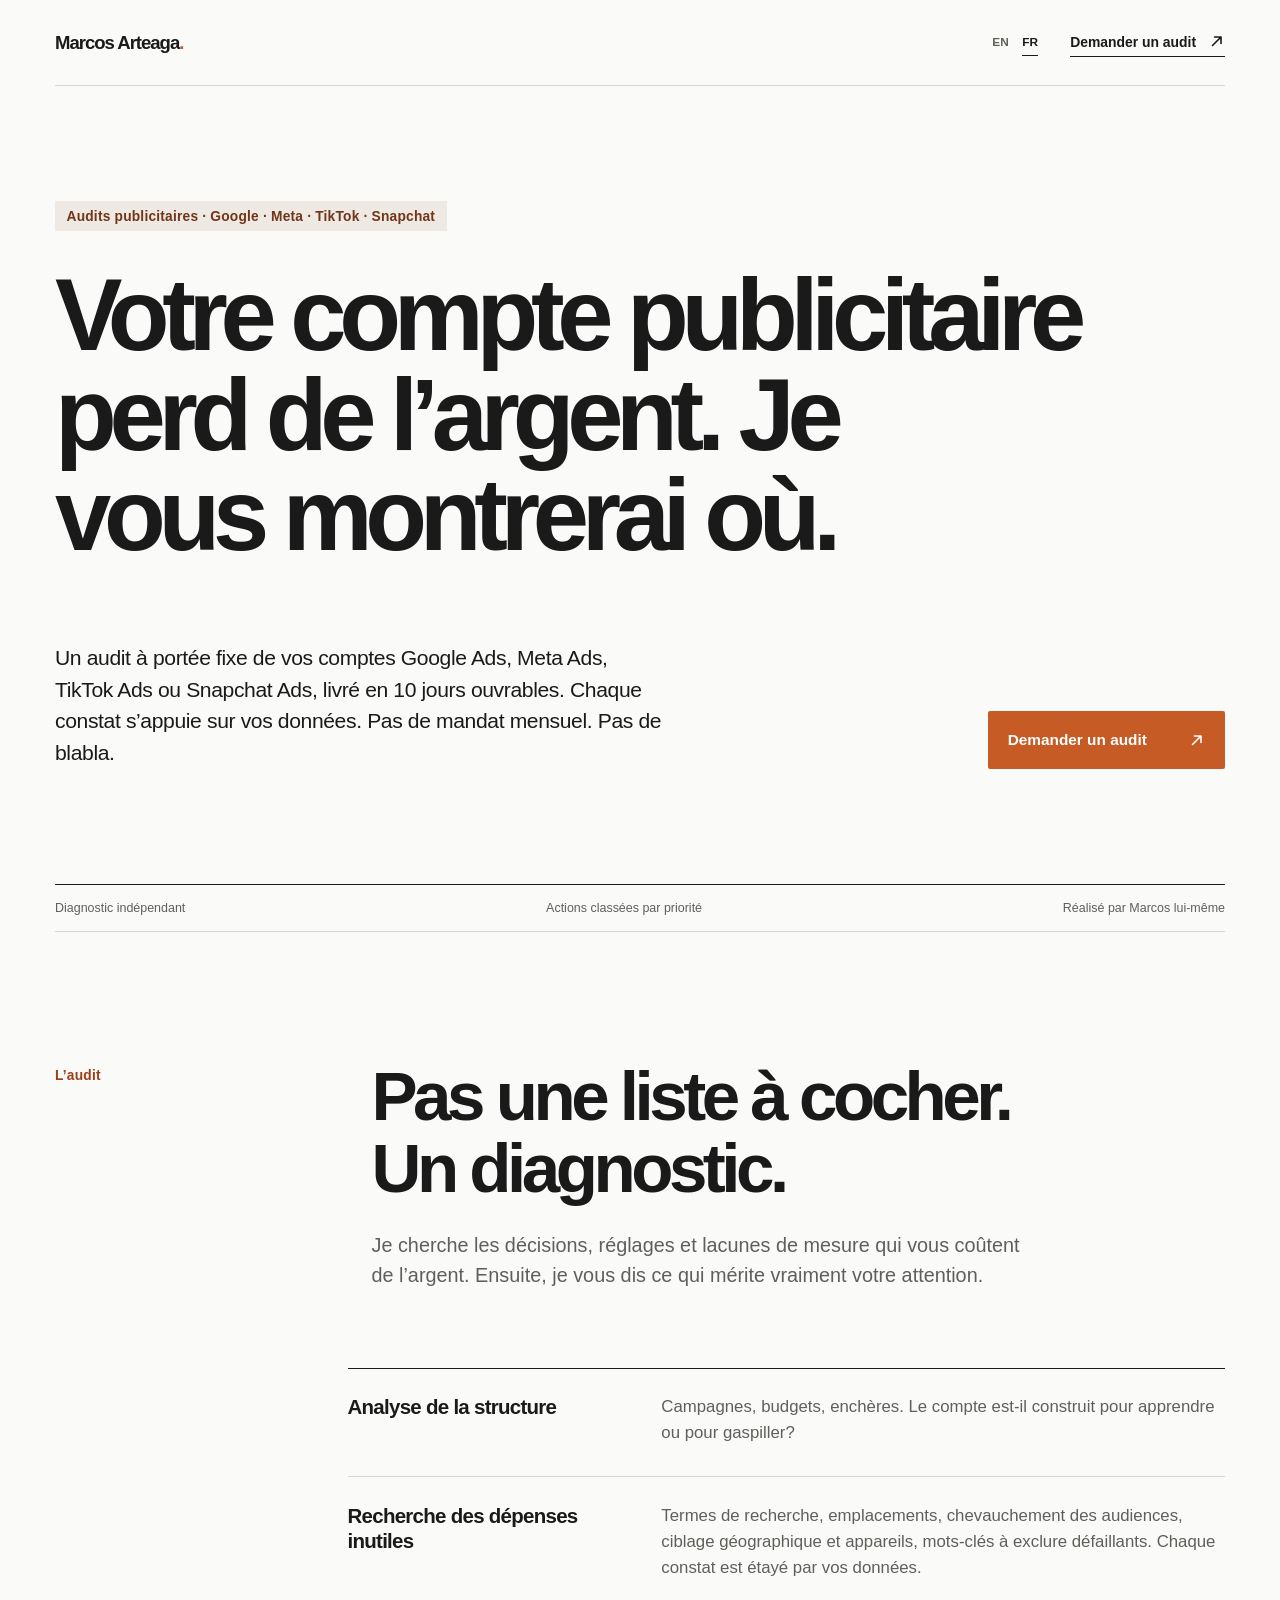
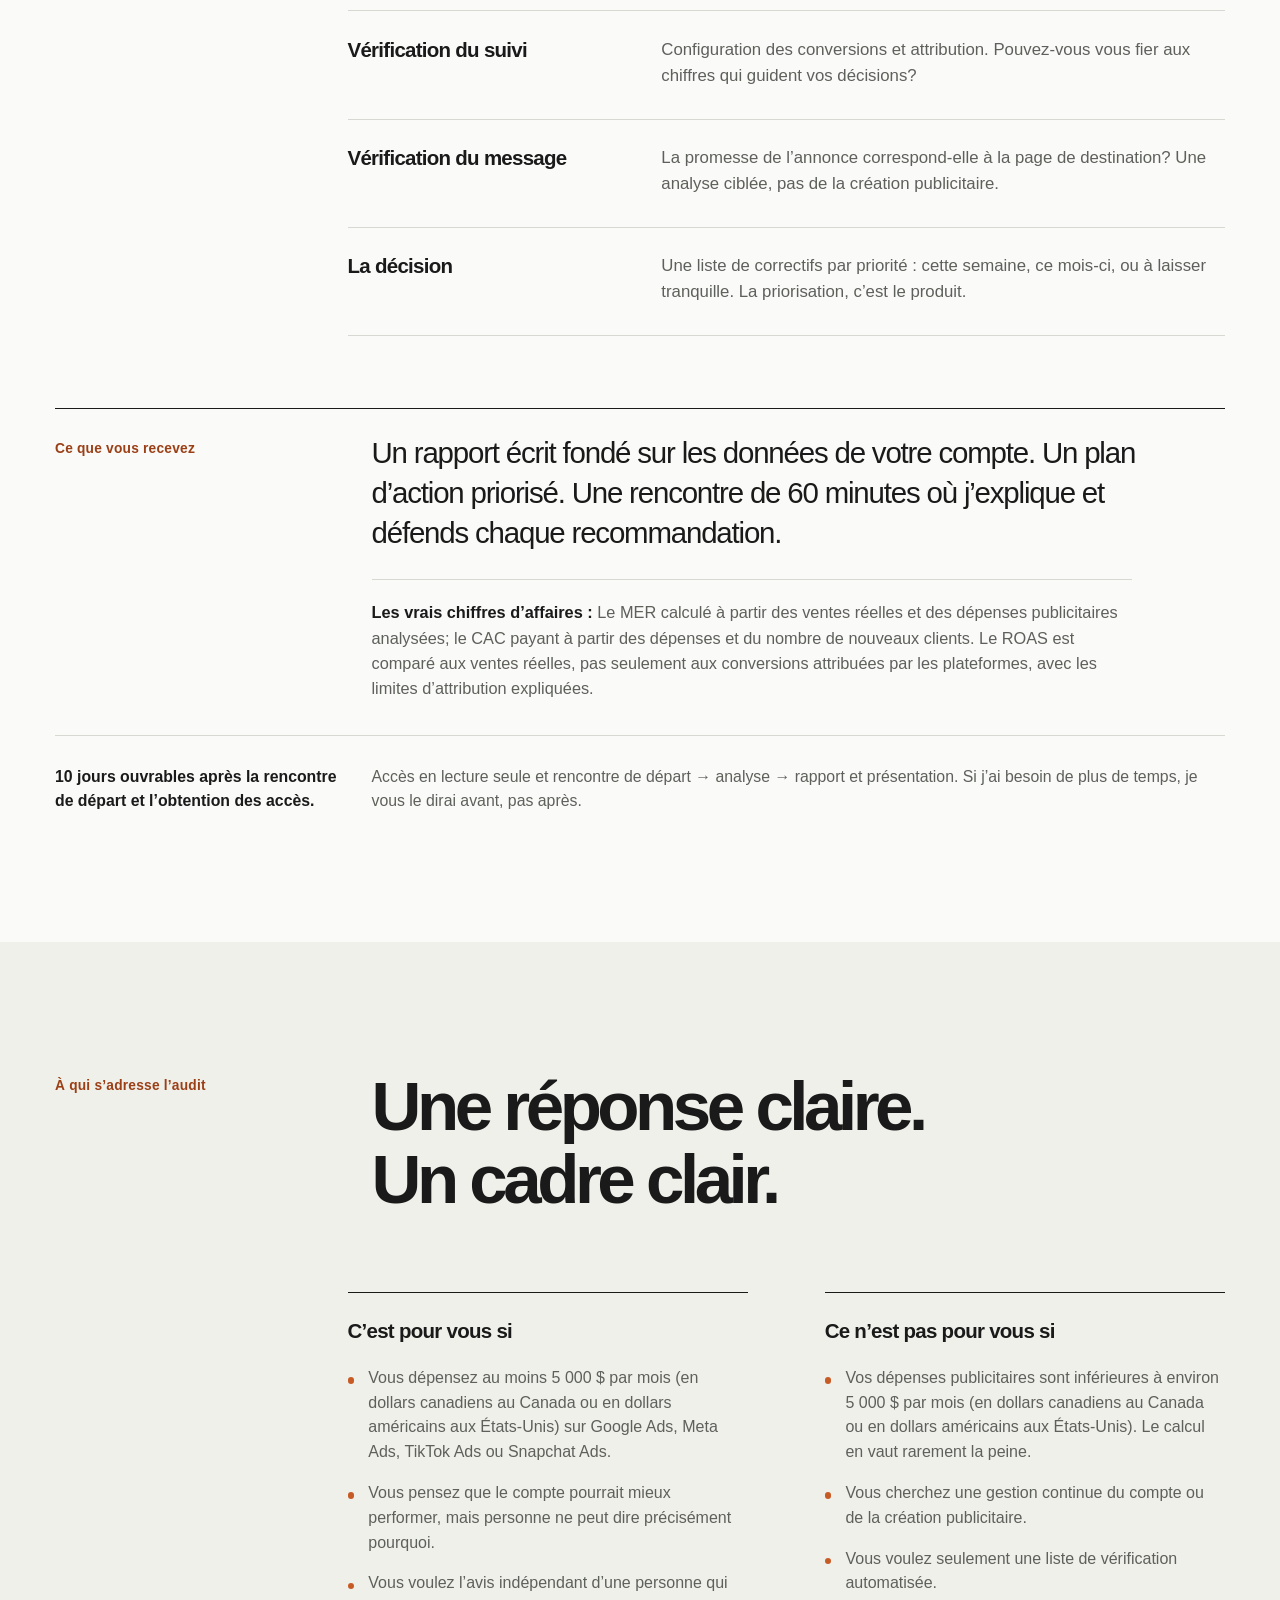
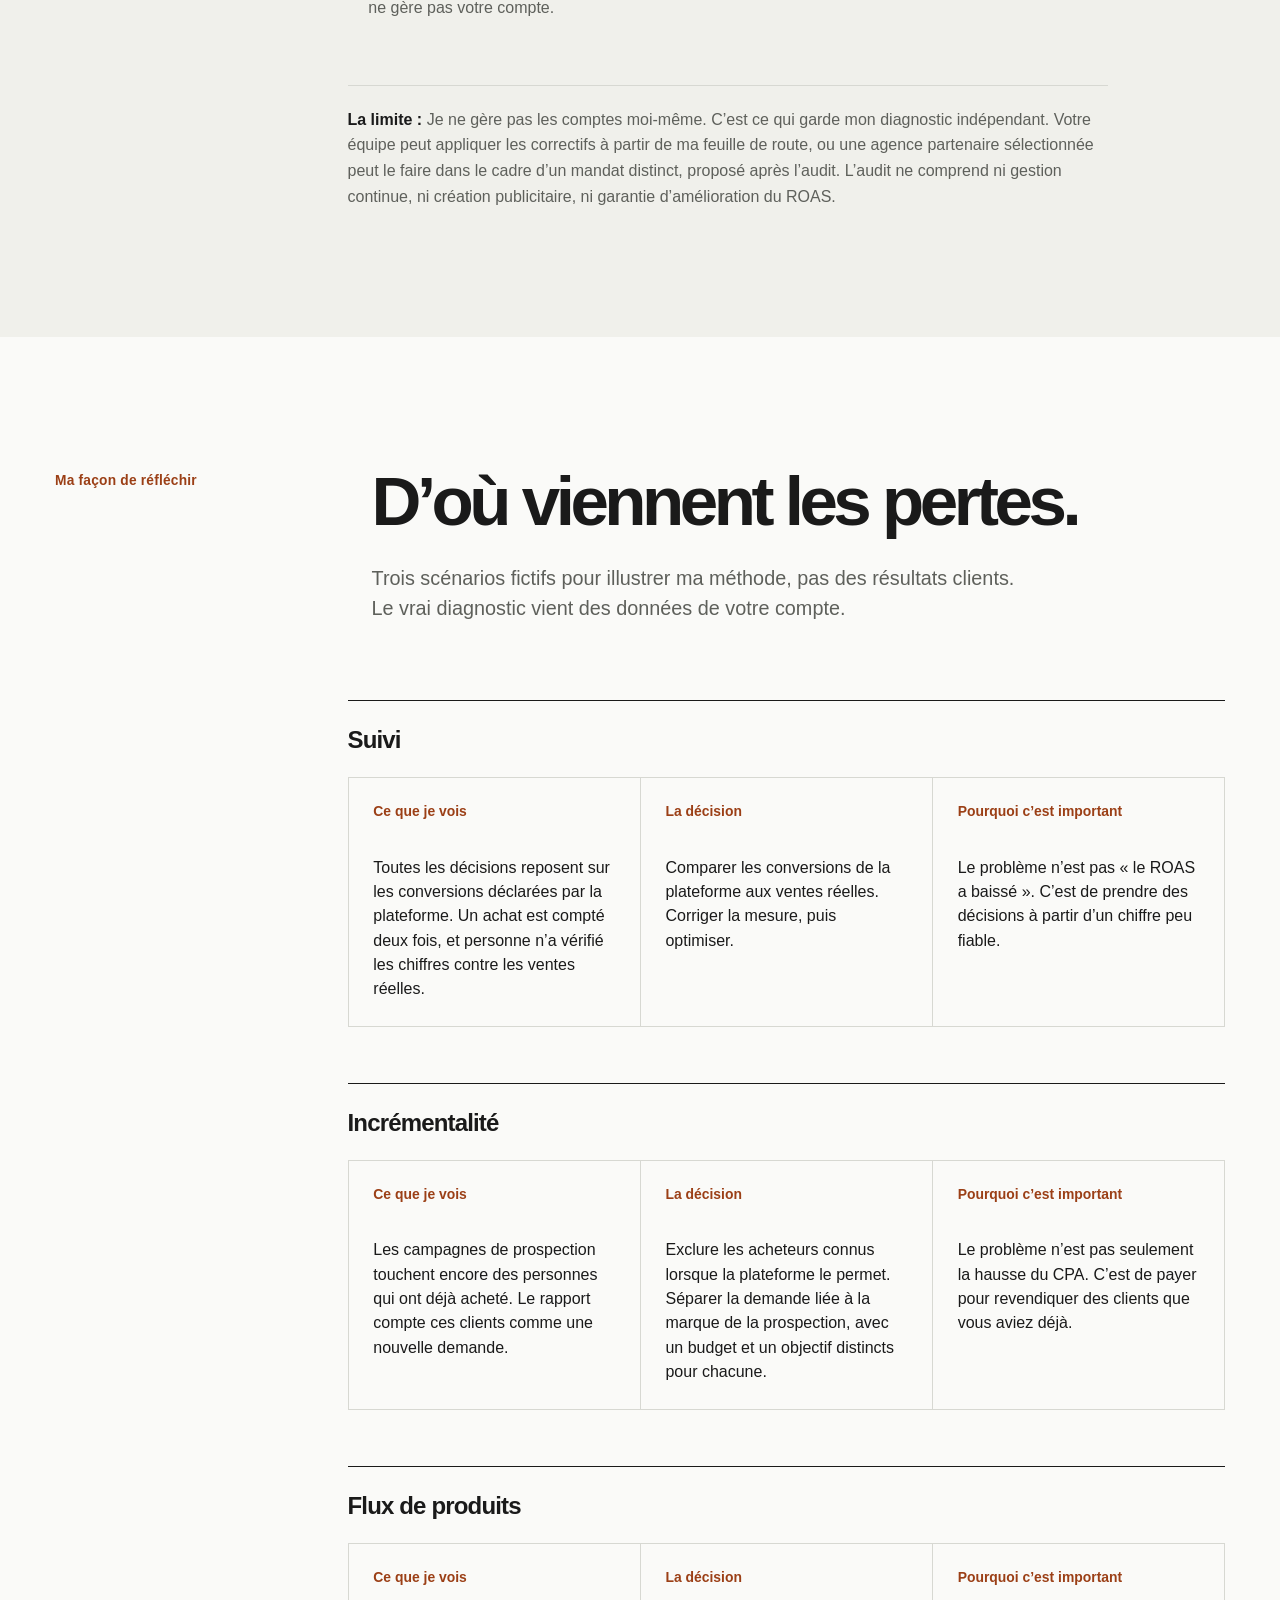
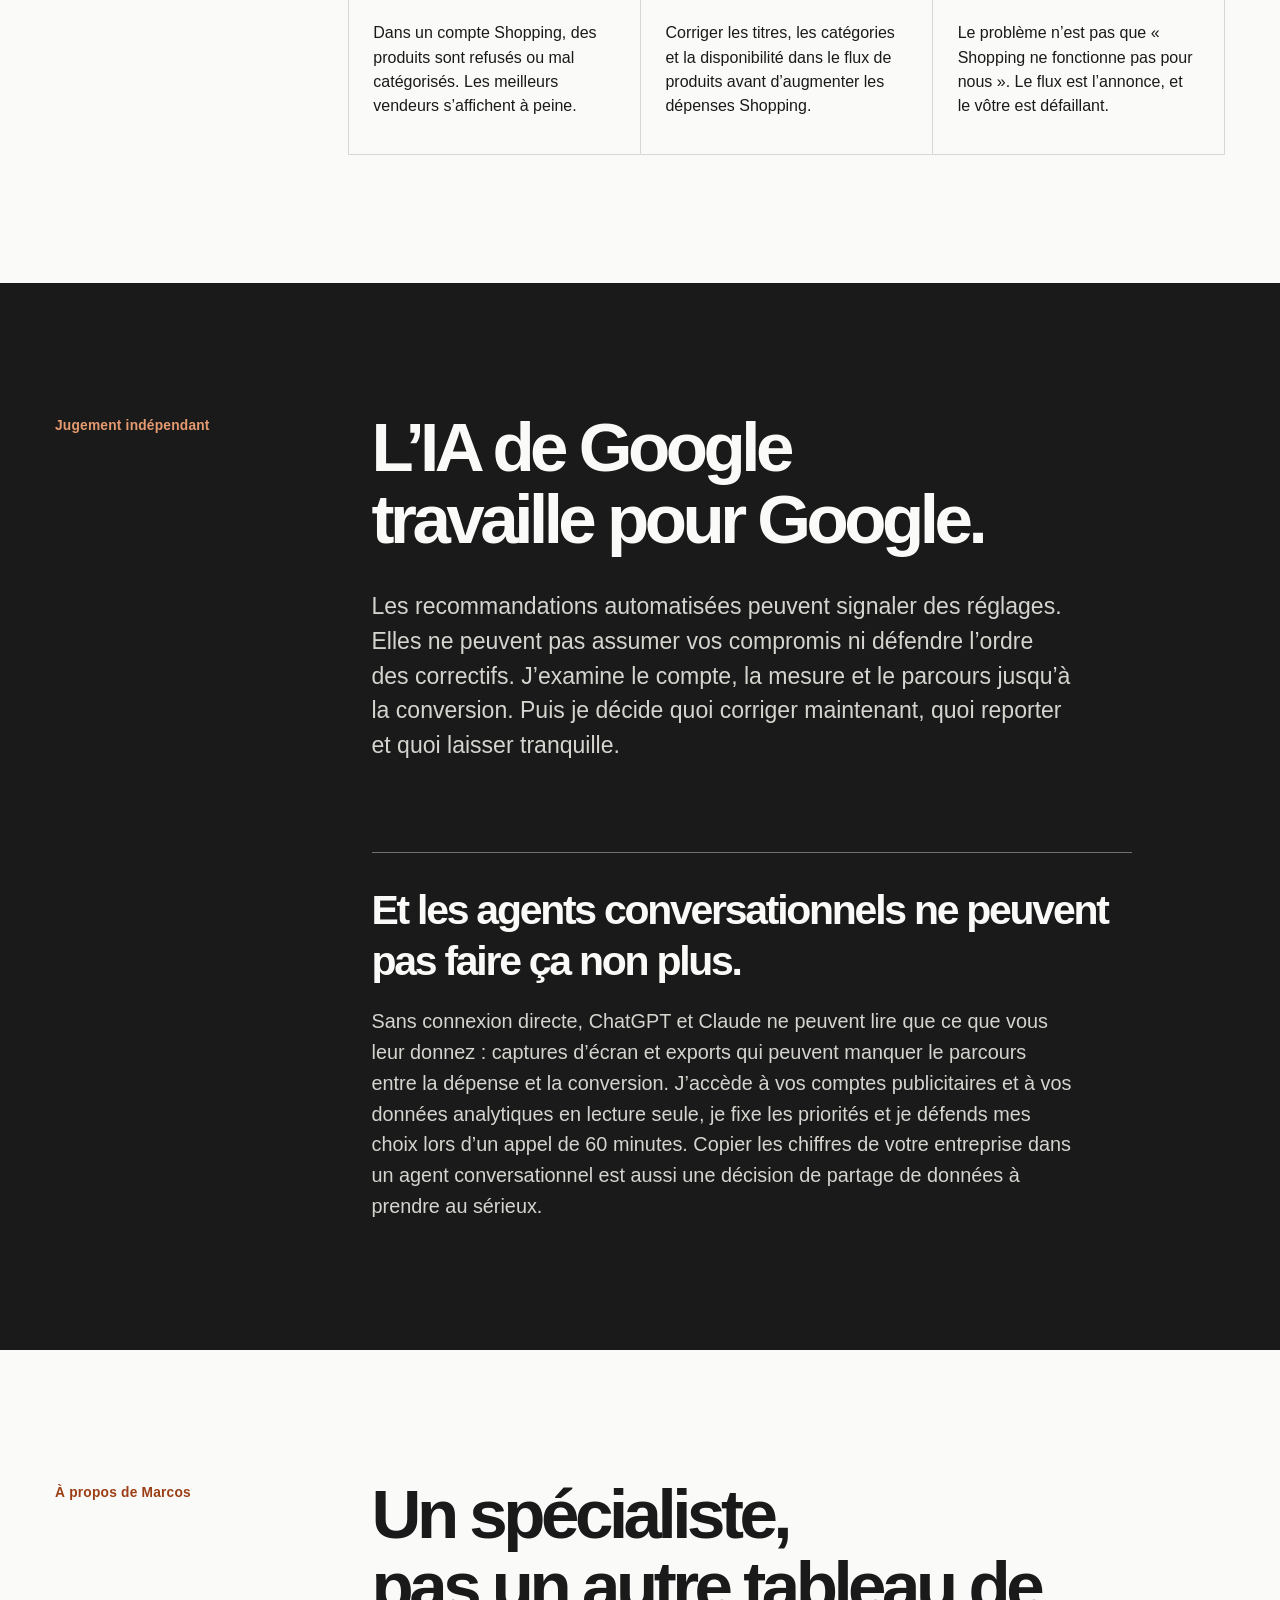
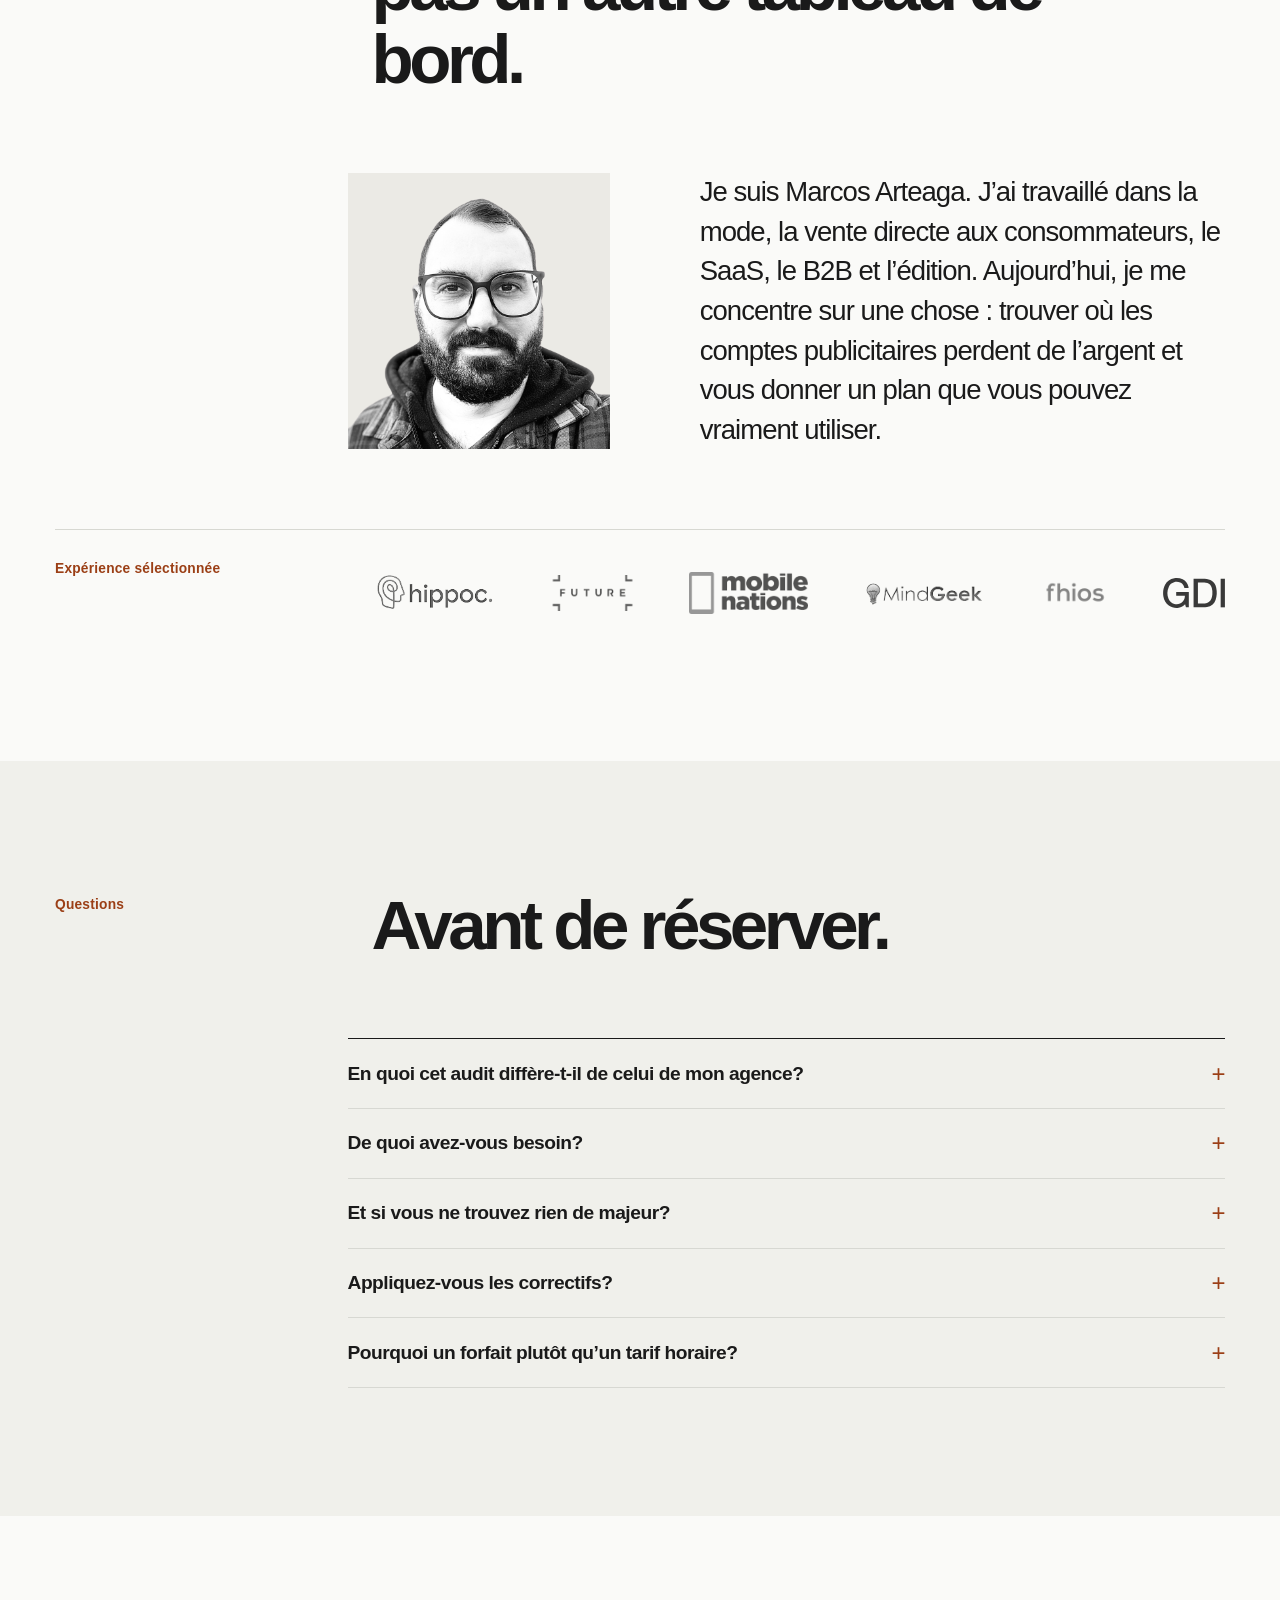
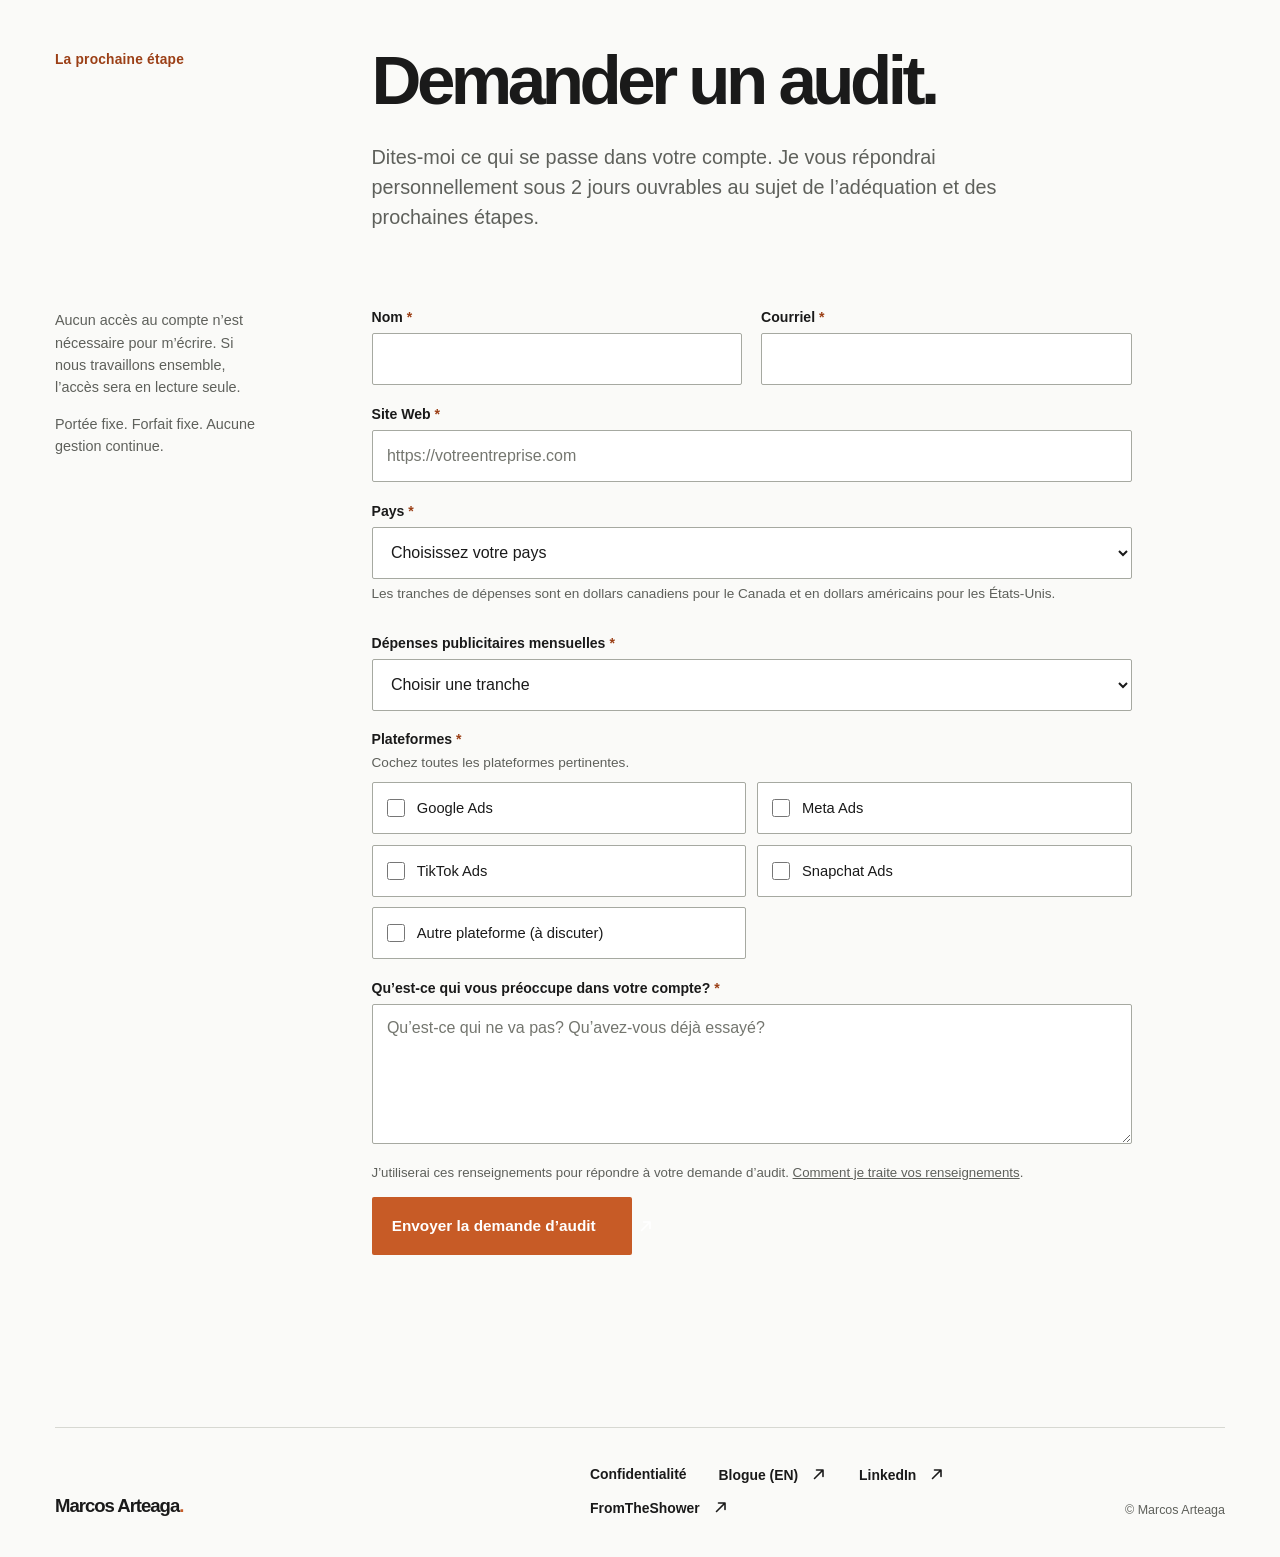
==== commit 67fab497: "Target Canada and US with English and Quebec French" ====
--- a/fr/index.html
+++ b/fr/index.html
@@ -6,9 +6,8 @@
     <meta name="theme-color" content="#fafaf8" />
     <meta name="description" content="Audits indépendants de Google, Meta, TikTok et Snapchat Ads. Repérez les dépenses inutiles, vérifiez le suivi et repartez avec un plan d’action priorisé." />
     <link rel="canonical" href="https://marcosarteaga.com/fr/" />
-    <link rel="alternate" hreflang="en-CA" href="https://marcosarteaga.com/" />
+    <link rel="alternate" hreflang="en" href="https://marcosarteaga.com/" />
     <link rel="alternate" hreflang="fr-CA" href="https://marcosarteaga.com/fr/" />
-    <link rel="alternate" hreflang="es-ES" href="https://marcosarteaga.com/es/" />
     <link rel="alternate" hreflang="x-default" href="https://marcosarteaga.com/" />
     <meta property="og:type" content="website" />
     <meta property="og:site_name" content="Marcos Arteaga" />
@@ -64,7 +63,7 @@
 
     <header class="site-header wrap">
       <a class="wordmark" href="#top" aria-label="Marcos Arteaga, retour en haut de page">Marcos Arteaga<span class="wordmark-dot">.</span></a>
-      <nav class="language-nav" aria-label="Langue"><a href="/" lang="en">EN</a><a href="/fr/" lang="fr-CA" aria-current="page">FR</a><a href="/es/" lang="es-ES">ES</a></nav>
+      <nav class="language-nav" aria-label="Langue"><a href="/" lang="en">EN</a><a href="/fr/" lang="fr-CA" aria-current="page">FR</a></nav>
       <a class="header-link" href="#booking">Demander un audit <svg class="arrow-icon" viewBox="0 0 16 16" fill="none" stroke="currentColor" stroke-width="1.6" stroke-linecap="round" stroke-linejoin="round" aria-hidden="true" focusable="false"><path d="M3.5 12.5 12 4M5.5 4H12v6.5" /></svg></a>
     </header>
 
@@ -102,8 +101,8 @@
         <div class="wrap">
           <div class="section-heading"><p class="section-kicker">À qui s’adresse l’audit</p><div><h2 id="fit-title">Une réponse claire.<br />Un cadre clair.</h2></div></div>
           <div class="fit-grid">
-            <div class="fit-block"><h3>C’est pour vous si</h3><ul><li>Vous dépensez au moins 5 000 $ par mois sur Google Ads, Meta Ads, TikTok Ads ou Snapchat Ads.</li><li>Vous pensez que le compte pourrait mieux performer, mais personne ne peut dire précisément pourquoi.</li><li>Vous voulez l’avis indépendant d’une personne qui ne gère pas votre compte.</li></ul></div>
-            <div class="fit-block"><h3>Ce n’est pas pour vous si</h3><ul><li>Vos dépenses publicitaires sont inférieures à environ 5 000 $ par mois. Le calcul en vaut rarement la peine.</li><li>Vous cherchez une gestion continue du compte ou de la création publicitaire.</li><li>Vous voulez seulement une liste de vérification automatisée.</li></ul></div>
+            <div class="fit-block"><h3>C’est pour vous si</h3><ul><li>Vous dépensez au moins 5 000 $ par mois (en dollars canadiens au Canada ou en dollars américains aux États-Unis) sur Google Ads, Meta Ads, TikTok Ads ou Snapchat Ads.</li><li>Vous pensez que le compte pourrait mieux performer, mais personne ne peut dire précisément pourquoi.</li><li>Vous voulez l’avis indépendant d’une personne qui ne gère pas votre compte.</li></ul></div>
+            <div class="fit-block"><h3>Ce n’est pas pour vous si</h3><ul><li>Vos dépenses publicitaires sont inférieures à environ 5 000 $ par mois (en dollars canadiens au Canada ou en dollars américains aux États-Unis). Le calcul en vaut rarement la peine.</li><li>Vous cherchez une gestion continue du compte ou de la création publicitaire.</li><li>Vous voulez seulement une liste de vérification automatisée.</li></ul></div>
           </div>
           <p class="boundary-note"><strong>La limite :</strong> Je ne gère pas les comptes moi-même. C’est ce qui garde mon diagnostic indépendant. Votre équipe peut appliquer les correctifs à partir de ma feuille de route, ou une agence partenaire sélectionnée peut le faire dans le cadre d’un mandat distinct, proposé après l’audit. L’audit ne comprend ni gestion continue, ni création publicitaire, ni garantie d’amélioration du ROAS.</p>
         </div>
@@ -167,6 +166,7 @@
             <input type="hidden" name="locale" value="fr" />
             <div class="form-row"><div class="field"><label for="name">Nom <span aria-hidden="true">*</span></label><input id="name" name="name" autocomplete="name" required maxlength="120" /></div><div class="field"><label for="email">Courriel <span aria-hidden="true">*</span></label><input id="email" name="email" type="email" autocomplete="email" required maxlength="254" /></div></div>
             <div class="field"><label for="website">Site Web <span aria-hidden="true">*</span></label><input id="website" name="website" type="url" inputmode="url" placeholder="https://votreentreprise.com" required maxlength="500" /></div>
+            <div class="field"><label for="country">Pays <span aria-hidden="true">*</span></label><select id="country" name="country" required><option value="">Choisissez votre pays</option><option value="CA">Canada</option><option value="US">États-Unis</option></select><p class="field-help">Les tranches de dépenses sont en dollars canadiens pour le Canada et en dollars américains pour les États-Unis.</p></div>
             <div class="field"><label for="spend">Dépenses publicitaires mensuelles <span aria-hidden="true">*</span></label><select id="spend" name="monthlyAdSpend" required><option value="">Choisir une tranche</option><option value="under-5k">Moins de 5 000 $/mois</option><option value="5k-15k">5 000 $ à 15 000 $/mois</option><option value="15k-50k">15 000 $ à 50 000 $/mois</option><option value="50k-plus">50 000 $ et plus/mois</option></select></div>
             <fieldset class="platforms-field"><legend>Plateformes <span aria-hidden="true">*</span></legend><p class="field-help">Cochez toutes les plateformes pertinentes.</p><div class="checkbox-grid">
               <label><input type="checkbox" name="platforms" value="google" /> Google Ads</label>
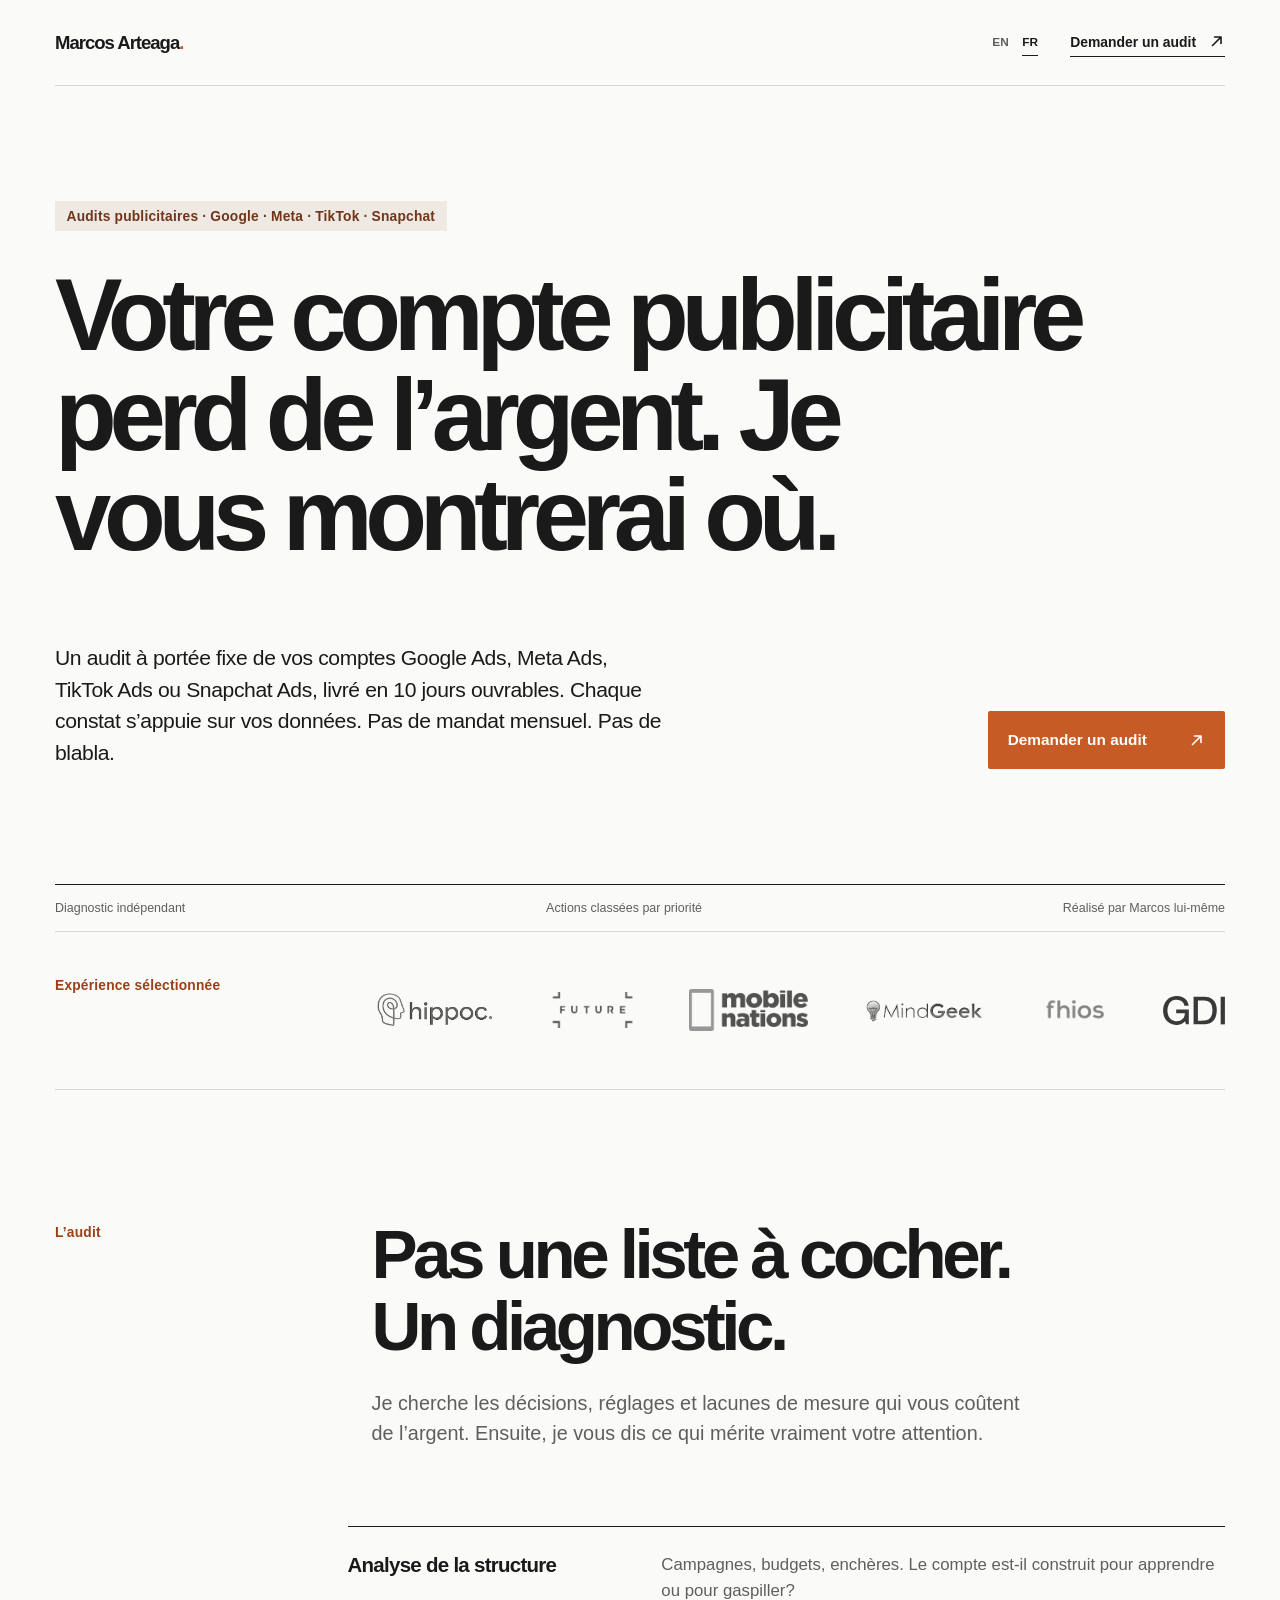
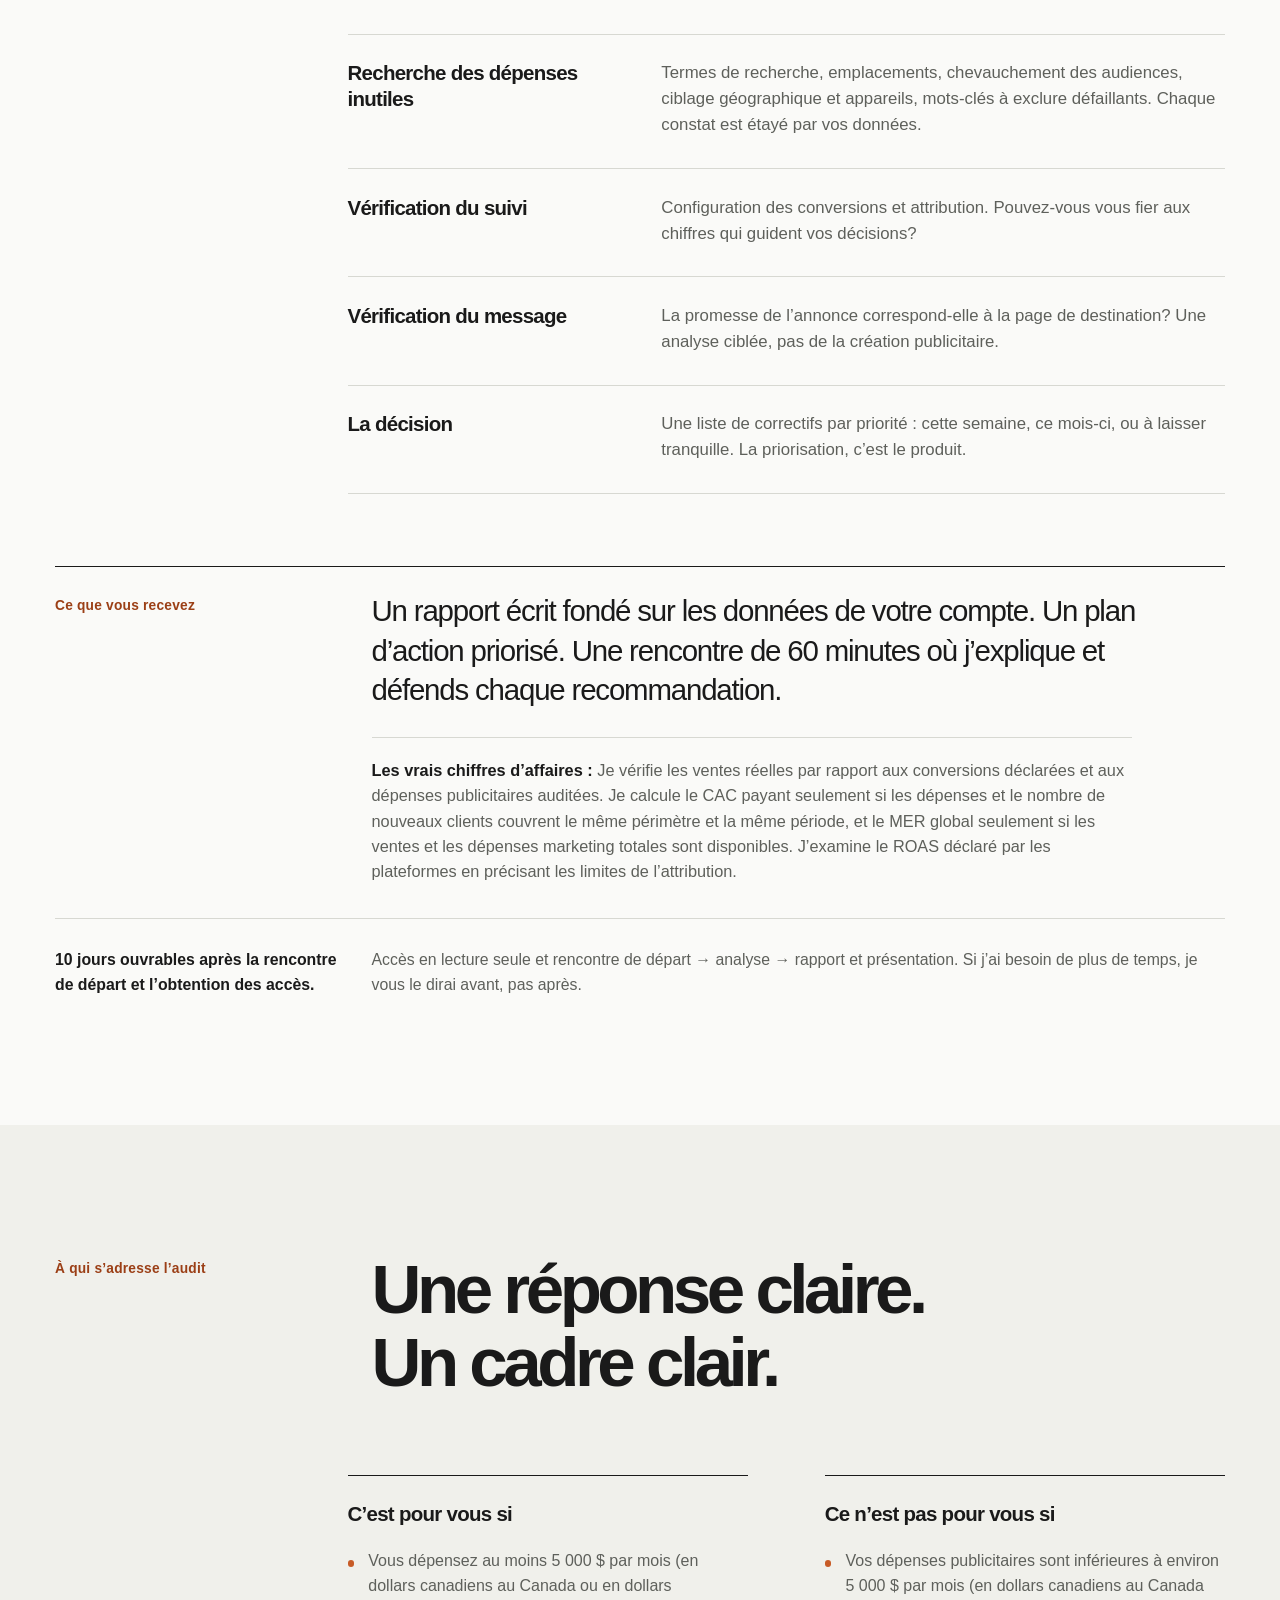
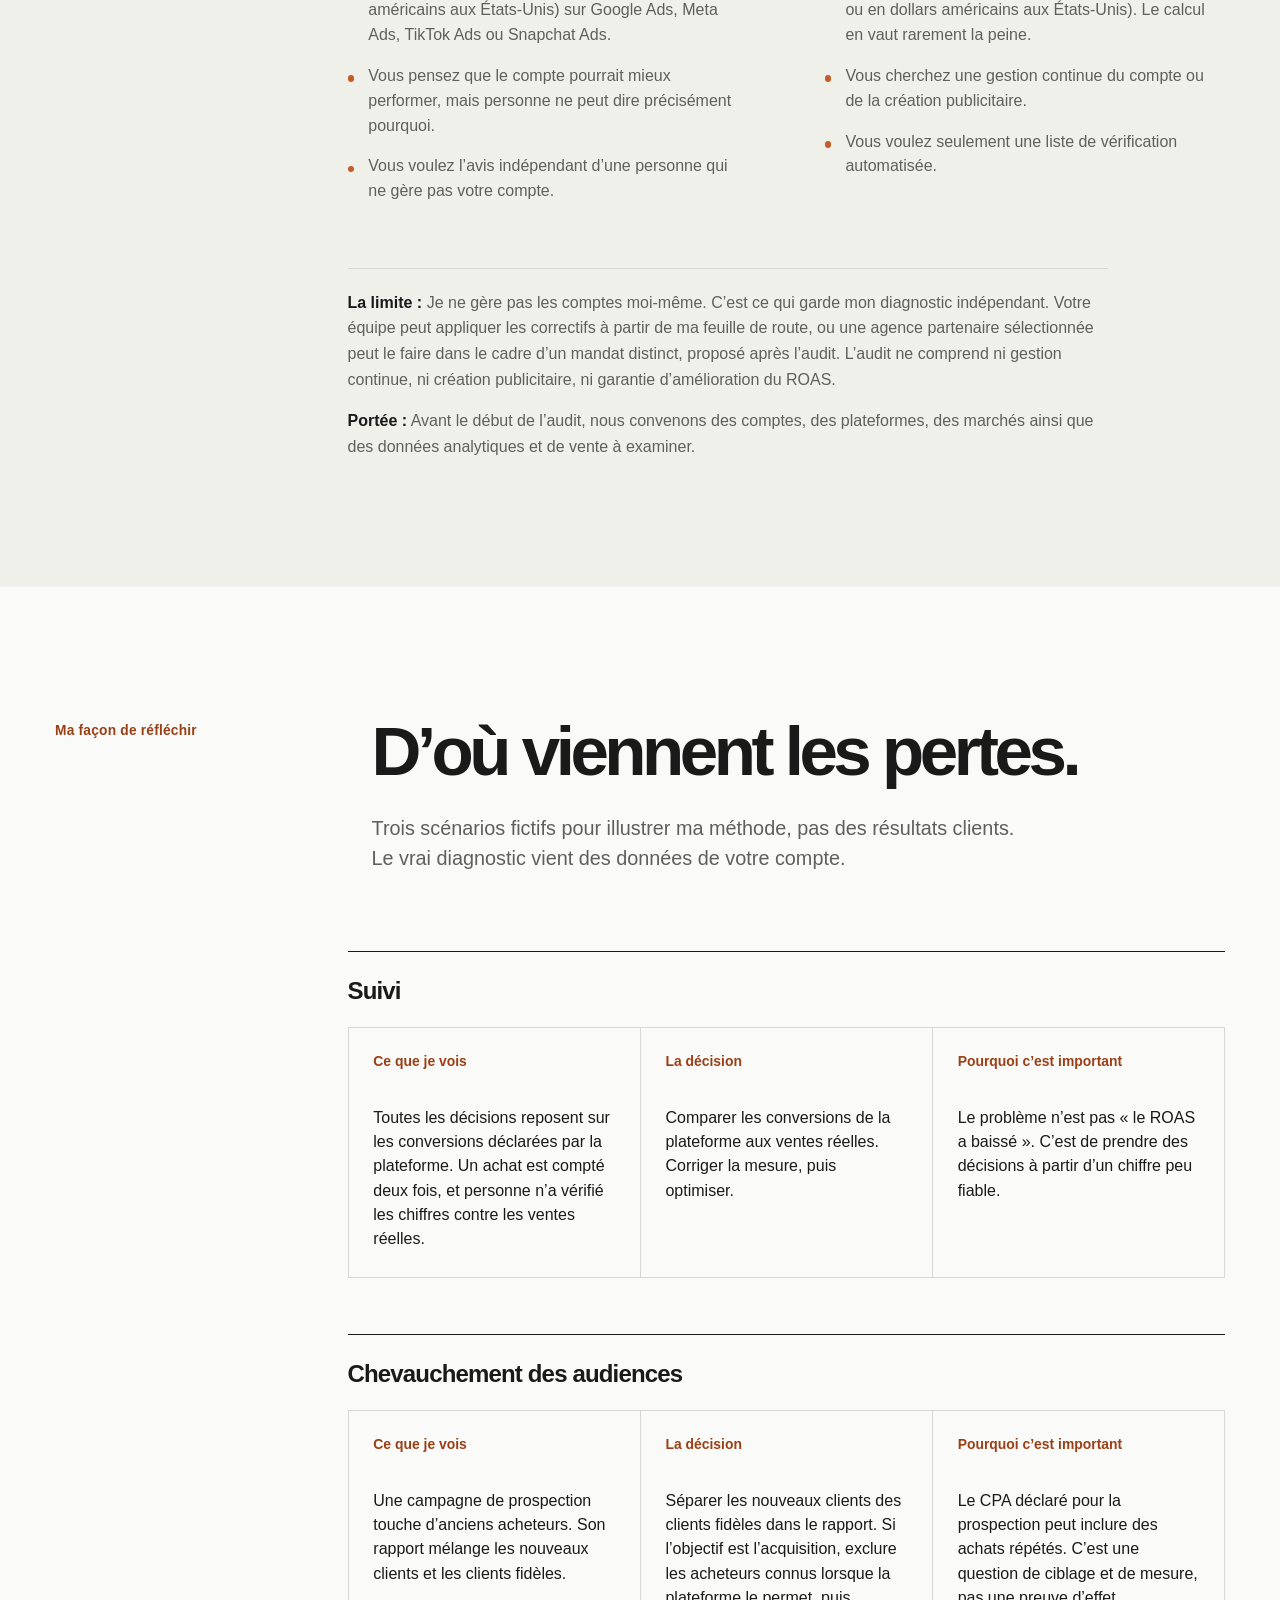
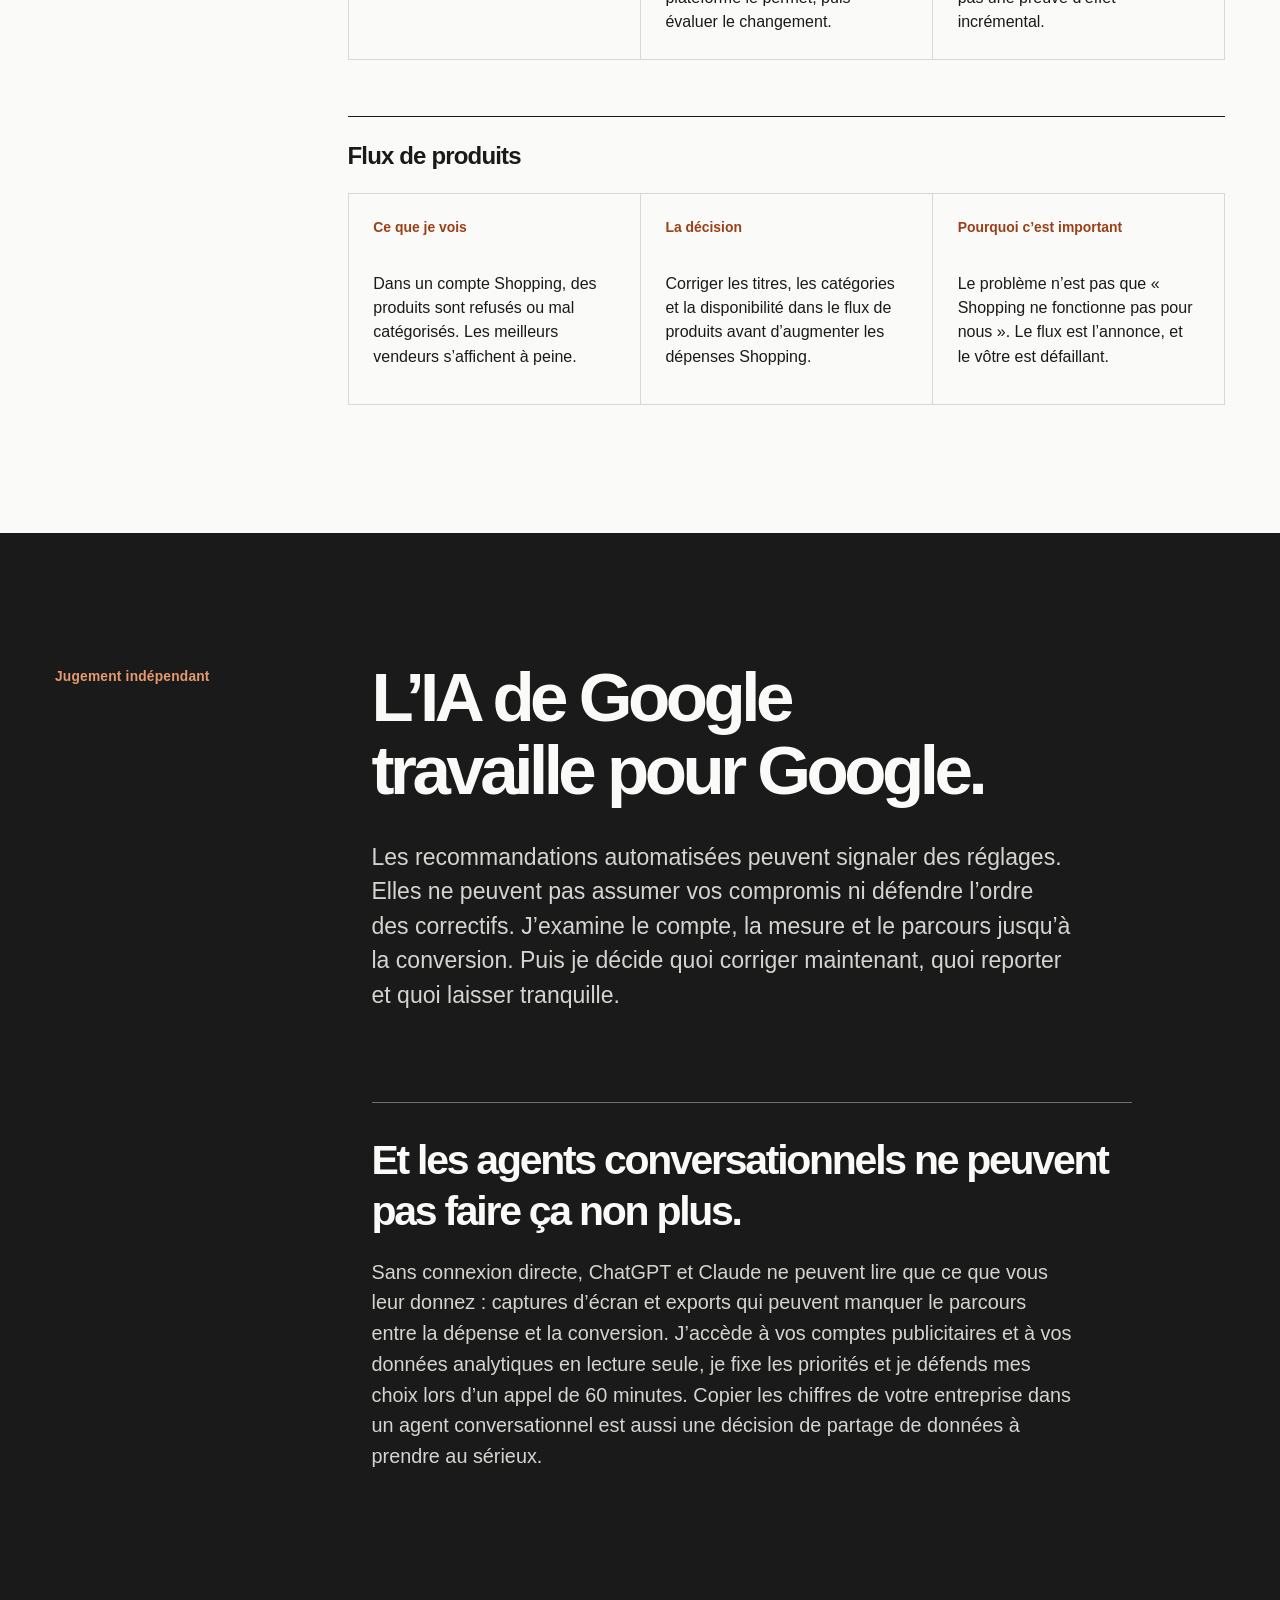
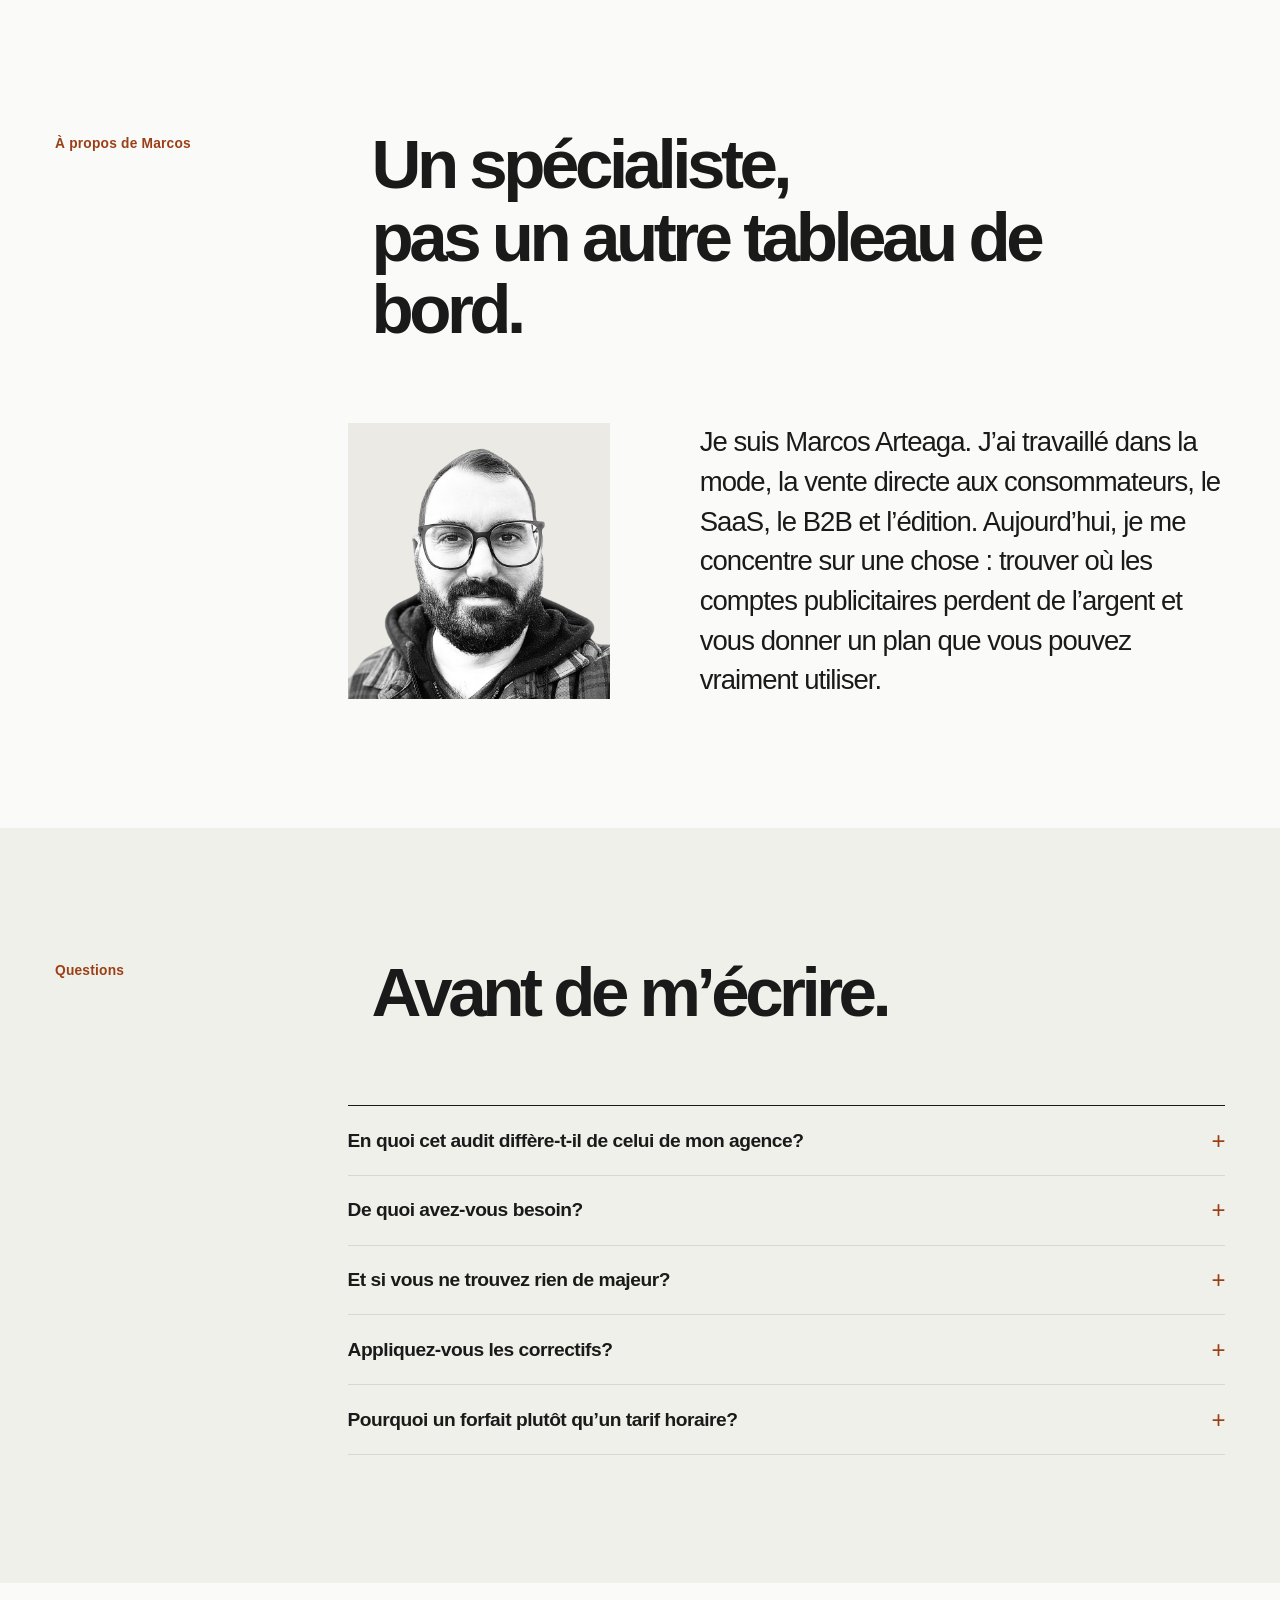
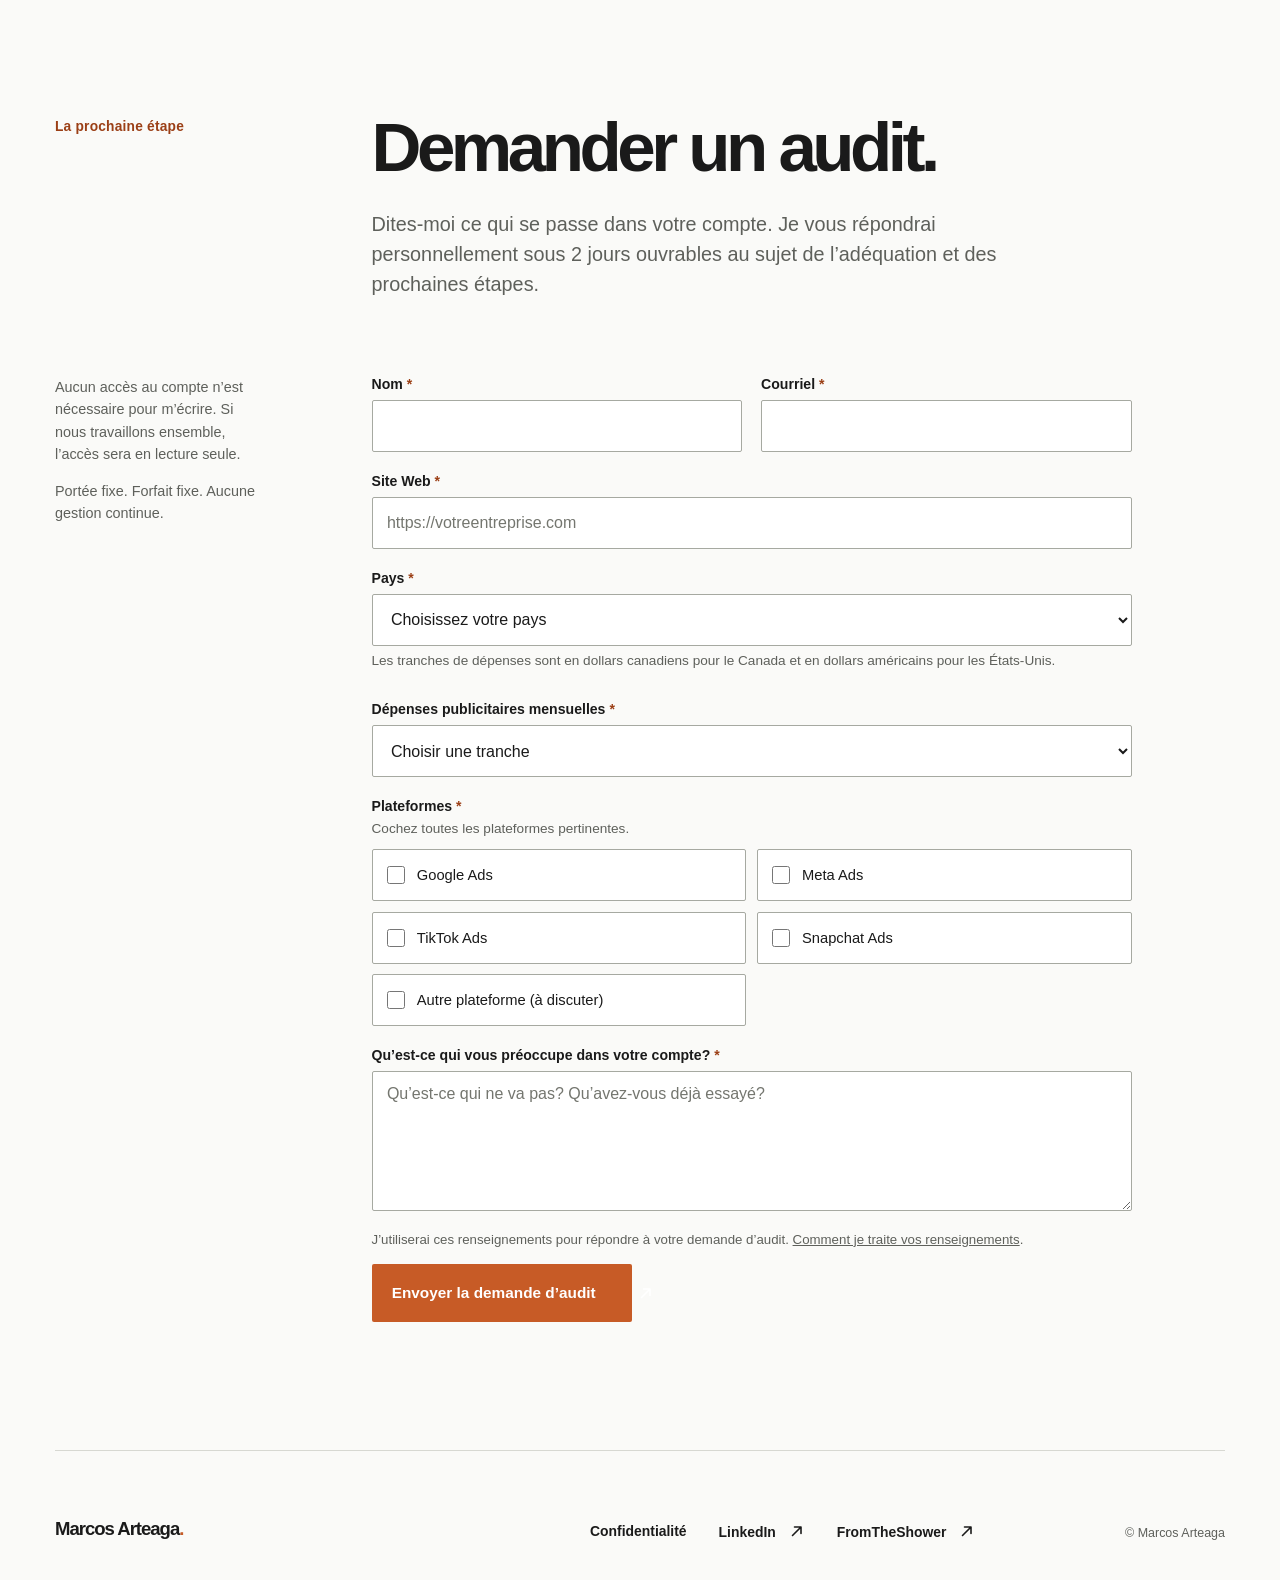
==== commit 6e9be8b0: "Tighten audit copy and polish outreach landing page" ====
--- a/fr/index.html
+++ b/fr/index.html
@@ -78,6 +78,10 @@
         <div class="hero-footer" aria-hidden="true"><span>Diagnostic indépendant</span><span>Actions classées par priorité</span><span>Réalisé par Marcos lui-même</span></div>
       </section>
 
+      <div class="proof-section wrap">
+        <div class="logo-area"><p class="section-kicker">Expérience sélectionnée</p><div class="logo-strip" aria-label="Organisations faisant partie de l’expérience de Marcos"><img src="../assets/hippoc.png" alt="Hippoc" width="200" height="60" loading="lazy" /><img src="../assets/future.png" alt="Future" width="100" height="42" loading="lazy" /><img src="../assets/mobile-nations.png" alt="Mobile Nations" width="300" height="106" loading="lazy" /><img src="../assets/mindgeek.png" alt="MindGeek" width="148" height="33" loading="lazy" /><img src="../assets/fhios.png" alt="Fhios" width="300" height="212" loading="lazy" /><img class="logo-gdi" src="../assets/groupe-dynamite.svg" alt="Groupe Dynamite" width="107" height="51" loading="lazy" /></div></div>
+      </div>
+
       <section class="section wrap" id="offer" aria-labelledby="offer-title">
         <div class="section-heading">
           <p class="section-kicker">L’audit</p>
@@ -92,7 +96,7 @@
         </div>
         <div class="deliverables">
           <p class="section-kicker">Ce que vous recevez</p>
-          <div class="deliverables-content"><p>Un rapport écrit fondé sur les données de votre compte. Un plan d’action priorisé. Une rencontre de 60 minutes où j’explique et défends chaque recommandation.</p><p class="metrics-line"><strong>Les vrais chiffres d’affaires :</strong> Le MER calculé à partir des ventes réelles et des dépenses publicitaires analysées; le CAC payant à partir des dépenses et du nombre de nouveaux clients. Le ROAS est comparé aux ventes réelles, pas seulement aux conversions attribuées par les plateformes, avec les limites d’attribution expliquées.</p></div>
+          <div class="deliverables-content"><p>Un rapport écrit fondé sur les données de votre compte. Un plan d’action priorisé. Une rencontre de 60 minutes où j’explique et défends chaque recommandation.</p><p class="metrics-line"><strong>Les vrais chiffres d’affaires :</strong> Je vérifie les ventes réelles par rapport aux conversions déclarées et aux dépenses publicitaires auditées. Je calcule le CAC payant seulement si les dépenses et le nombre de nouveaux clients couvrent le même périmètre et la même période, et le MER global seulement si les ventes et les dépenses marketing totales sont disponibles. J’examine le ROAS déclaré par les plateformes en précisant les limites de l’attribution.</p></div>
         </div>
         <div class="process-line"><strong>10 jours ouvrables après la rencontre de départ et l’obtention des accès.</strong><span>Accès en lecture seule et rencontre de départ → analyse → rapport et présentation. Si j’ai besoin de plus de temps, je vous le dirai avant, pas après.</span></div>
       </section>
@@ -105,6 +109,7 @@
             <div class="fit-block"><h3>Ce n’est pas pour vous si</h3><ul><li>Vos dépenses publicitaires sont inférieures à environ 5 000 $ par mois (en dollars canadiens au Canada ou en dollars américains aux États-Unis). Le calcul en vaut rarement la peine.</li><li>Vous cherchez une gestion continue du compte ou de la création publicitaire.</li><li>Vous voulez seulement une liste de vérification automatisée.</li></ul></div>
           </div>
           <p class="boundary-note"><strong>La limite :</strong> Je ne gère pas les comptes moi-même. C’est ce qui garde mon diagnostic indépendant. Votre équipe peut appliquer les correctifs à partir de ma feuille de route, ou une agence partenaire sélectionnée peut le faire dans le cadre d’un mandat distinct, proposé après l’audit. L’audit ne comprend ni gestion continue, ni création publicitaire, ni garantie d’amélioration du ROAS.</p>
+          <p class="scope-note"><strong>Portée :</strong> Avant le début de l’audit, nous convenons des comptes, des plateformes, des marchés ainsi que des données analytiques et de vente à examiner.</p>
         </div>
       </section>
 
@@ -119,12 +124,12 @@
               <div class="example-step"><span class="example-label">Pourquoi c’est important</span><p>Le problème n’est pas « le ROAS a baissé ». C’est de prendre des décisions à partir d’un chiffre peu fiable.</p></div>
             </div>
           </article>
-          <article class="example-case" aria-labelledby="example-incrementality">
-            <h3 id="example-incrementality">Incrémentalité</h3>
+          <article class="example-case" aria-labelledby="example-audience-overlap">
+            <h3 id="example-audience-overlap">Chevauchement des audiences</h3>
             <div class="example-grid">
-              <div class="example-step"><span class="example-label">Ce que je vois</span><p>Les campagnes de prospection touchent encore des personnes qui ont déjà acheté. Le rapport compte ces clients comme une nouvelle demande.</p></div>
-              <div class="example-step"><span class="example-label">La décision</span><p>Exclure les acheteurs connus lorsque la plateforme le permet. Séparer la demande liée à la marque de la prospection, avec un budget et un objectif distincts pour chacune.</p></div>
-              <div class="example-step"><span class="example-label">Pourquoi c’est important</span><p>Le problème n’est pas seulement la hausse du CPA. C’est de payer pour revendiquer des clients que vous aviez déjà.</p></div>
+              <div class="example-step"><span class="example-label">Ce que je vois</span><p>Une campagne de prospection touche d’anciens acheteurs. Son rapport mélange les nouveaux clients et les clients fidèles.</p></div>
+              <div class="example-step"><span class="example-label">La décision</span><p>Séparer les nouveaux clients des clients fidèles dans le rapport. Si l’objectif est l’acquisition, exclure les acheteurs connus lorsque la plateforme le permet, puis évaluer le changement.</p></div>
+              <div class="example-step"><span class="example-label">Pourquoi c’est important</span><p>Le CPA déclaré pour la prospection peut inclure des achats répétés. C’est une question de ciblage et de mesure, pas une preuve d’effet incrémental.</p></div>
             </div>
           </article>
           <article class="example-case" aria-labelledby="example-feed">
@@ -148,10 +153,9 @@
           <div class="portrait-frame"><img src="../assets/marcos-portrait.png" alt="Portrait en noir et blanc de Marcos Arteaga" width="400" height="400" loading="lazy" /></div>
           <div class="about-copy"><p>Je suis Marcos Arteaga. J’ai travaillé dans la mode, la vente directe aux consommateurs, le SaaS, le B2B et l’édition. Aujourd’hui, je me concentre sur une chose : trouver où les comptes publicitaires perdent de l’argent et vous donner un plan que vous pouvez vraiment utiliser.</p></div>
         </div>
-        <div class="logo-area"><p class="section-kicker">Expérience sélectionnée</p><div class="logo-strip" aria-label="Organisations faisant partie de l’expérience de Marcos"><img src="../assets/hippoc.png" alt="Hippoc" width="200" height="60" loading="lazy" /><img src="../assets/future.png" alt="Future" width="100" height="42" loading="lazy" /><img src="../assets/mobile-nations.png" alt="Mobile Nations" width="300" height="106" loading="lazy" /><img src="../assets/mindgeek.png" alt="MindGeek" width="148" height="33" loading="lazy" /><img src="../assets/fhios.png" alt="Fhios" width="300" height="212" loading="lazy" /><img class="logo-gdi" src="../assets/groupe-dynamite.svg" alt="Groupe Dynamite" width="107" height="51" loading="lazy" /></div></div>
-      </section>
-
-      <section class="section soft-section faq-section" id="faq" aria-labelledby="faq-title"><div class="wrap"><div class="section-heading"><p class="section-kicker">Questions</p><div><h2 id="faq-title">Avant de réserver.</h2></div></div><div class="faq-list">
+      </section>
+
+      <section class="section soft-section faq-section" id="faq" aria-labelledby="faq-title"><div class="wrap"><div class="section-heading"><p class="section-kicker">Questions</p><div><h2 id="faq-title">Avant de m’écrire.</h2></div></div><div class="faq-list">
         <details><summary>En quoi cet audit diffère-t-il de celui de mon agence?</summary><p>Votre agence doit évaluer son propre travail. Je ne gère pas votre compte; je n’ai donc rien à défendre. Vous obtenez un diagnostic indépendant.</p></details>
         <details><summary>De quoi avez-vous besoin?</summary><p>Un accès en lecture seule à vos comptes publicitaires, à vos données analytiques et à vos ventes (Shopify ou l’équivalent). Rien n’est modifié. Nous commençons par un appel de 20 minutes.</p></details>
         <details><summary>Et si vous ne trouvez rien de majeur?</summary><p>Je vous le dirai. Vous verrez ce que j’ai vérifié, ce qui fonctionne et ce que je laisserais tel quel. Je n’inventerai pas un problème pour remplir un rapport.</p></details>
@@ -162,8 +166,9 @@
       <section class="section wrap booking-section" id="booking" aria-labelledby="booking-title">
         <div class="section-heading"><p class="section-kicker">La prochaine étape</p><div><h2 id="booking-title">Demander un audit.</h2><p class="section-lede">Dites-moi ce qui se passe dans votre compte. Je vous répondrai personnellement sous 2 jours ouvrables au sujet de l’adéquation et des prochaines étapes.</p></div></div>
         <div class="booking-grid"><div class="booking-aside"><p>Aucun accès au compte n’est nécessaire pour m’écrire. Si nous travaillons ensemble, l’accès sera en lecture seule.</p><p>Portée fixe. Forfait fixe. Aucune gestion continue.</p></div>
-          <form id="booking-form" novalidate>
+          <form id="booking-form" method="post" action="/submit.php" novalidate>
             <input type="hidden" name="locale" value="fr" />
+            <p id="form-status" class="form-status" role="status" aria-live="polite"></p>
             <div class="form-row"><div class="field"><label for="name">Nom <span aria-hidden="true">*</span></label><input id="name" name="name" autocomplete="name" required maxlength="120" /></div><div class="field"><label for="email">Courriel <span aria-hidden="true">*</span></label><input id="email" name="email" type="email" autocomplete="email" required maxlength="254" /></div></div>
             <div class="field"><label for="website">Site Web <span aria-hidden="true">*</span></label><input id="website" name="website" type="url" inputmode="url" placeholder="https://votreentreprise.com" required maxlength="500" /></div>
             <div class="field"><label for="country">Pays <span aria-hidden="true">*</span></label><select id="country" name="country" required><option value="">Choisissez votre pays</option><option value="CA">Canada</option><option value="US">États-Unis</option></select><p class="field-help">Les tranches de dépenses sont en dollars canadiens pour le Canada et en dollars américains pour les États-Unis.</p></div>
@@ -181,7 +186,6 @@
             <div class="visually-hidden" aria-hidden="true"><label for="company-fax">Laissez ce champ vide</label><input id="company-fax" name="companyFax" tabindex="-1" autocomplete="off" /></div>
             <p class="form-small">J’utiliserai ces renseignements pour répondre à votre demande d’audit. <a href="privacy/">Comment je traite vos renseignements</a>.</p>
             <button class="button button-primary submit-button" type="submit">Envoyer la demande d’audit <svg class="arrow-icon" viewBox="0 0 16 16" fill="none" stroke="currentColor" stroke-width="1.6" stroke-linecap="round" stroke-linejoin="round" aria-hidden="true" focusable="false"><path d="M3.5 12.5 12 4M5.5 4H12v6.5" /></svg></button>
-            <p id="form-status" class="form-status" role="status" aria-live="polite"></p>
           </form>
           <div id="booking-success" class="booking-success" role="status" tabindex="-1" hidden>
             <p class="section-kicker">Demande envoyée</p>
@@ -193,7 +197,7 @@
 
     </main>
 
-    <footer class="site-footer wrap"><a class="wordmark" href="#top">Marcos Arteaga<span class="wordmark-dot">.</span></a><div class="footer-links"><a href="privacy/">Confidentialité</a><a href="https://marcosarteaga.com/blog/">Blogue (EN) <svg class="arrow-icon" viewBox="0 0 16 16" fill="none" stroke="currentColor" stroke-width="1.6" stroke-linecap="round" stroke-linejoin="round" aria-hidden="true" focusable="false"><path d="M3.5 12.5 12 4M5.5 4H12v6.5" /></svg></a><a href="https://www.linkedin.com/in/marcosarteaga/" target="_blank" rel="noopener noreferrer">LinkedIn <svg class="arrow-icon" viewBox="0 0 16 16" fill="none" stroke="currentColor" stroke-width="1.6" stroke-linecap="round" stroke-linejoin="round" aria-hidden="true" focusable="false"><path d="M3.5 12.5 12 4M5.5 4H12v6.5" /></svg></a><a href="https://fromtheshower.com/" target="_blank" rel="noopener noreferrer">FromTheShower <svg class="arrow-icon" viewBox="0 0 16 16" fill="none" stroke="currentColor" stroke-width="1.6" stroke-linecap="round" stroke-linejoin="round" aria-hidden="true" focusable="false"><path d="M3.5 12.5 12 4M5.5 4H12v6.5" /></svg></a></div><small>© Marcos Arteaga</small></footer>
+    <footer class="site-footer wrap"><a class="wordmark" href="#top">Marcos Arteaga<span class="wordmark-dot">.</span></a><div class="footer-links"><a href="privacy/">Confidentialité</a><a href="https://www.linkedin.com/in/marcosarteaga/" target="_blank" rel="noopener noreferrer">LinkedIn <svg class="arrow-icon" viewBox="0 0 16 16" fill="none" stroke="currentColor" stroke-width="1.6" stroke-linecap="round" stroke-linejoin="round" aria-hidden="true" focusable="false"><path d="M3.5 12.5 12 4M5.5 4H12v6.5" /></svg></a><a href="https://fromtheshower.com/" target="_blank" rel="noopener noreferrer">FromTheShower <svg class="arrow-icon" viewBox="0 0 16 16" fill="none" stroke="currentColor" stroke-width="1.6" stroke-linecap="round" stroke-linejoin="round" aria-hidden="true" focusable="false"><path d="M3.5 12.5 12 4M5.5 4H12v6.5" /></svg></a></div><small>© Marcos Arteaga</small></footer>
 
     <a id="mobile-booking" class="mobile-booking" href="#booking" hidden>Demander un audit <svg class="arrow-icon" viewBox="0 0 16 16" fill="none" stroke="currentColor" stroke-width="1.6" stroke-linecap="round" stroke-linejoin="round" aria-hidden="true" focusable="false"><path d="M3.5 12.5 12 4M5.5 4H12v6.5" /></svg></a>
   </body>
--- a/styles.css
+++ b/styles.css
@@ -51,6 +51,8 @@
 .button-primary:hover { background: var(--accent-dark); }
 .button-primary:disabled { background: #a8a8a4; cursor: wait; }
 .hero-footer { display: flex; justify-content: space-between; gap: 1rem; margin-top: clamp(5rem, 9vw, 9rem); padding: 1rem 0; border-top: 1px solid var(--ink); border-bottom: 1px solid var(--line); color: var(--muted); font-size: .78rem; }
+.proof-section { padding-block: 2.4rem; border-bottom: 1px solid var(--line); }
+.proof-section .logo-area { margin: 0; padding: 0; border: 0; }
 
 .section { padding-block: clamp(5.5rem, 10vw, 9rem); }
 .section-heading { display: grid; grid-template-columns: minmax(170px, 1fr) minmax(0, 3fr); gap: 2rem; align-items: start; margin-bottom: clamp(3rem, 6vw, 5.5rem); }
@@ -78,6 +80,8 @@
 .fit-block li::before { content: ""; position: absolute; top: .7em; left: 0; width: .42rem; height: .42rem; border-radius: 50%; background: var(--accent); }
 .boundary-note { max-width: 760px; margin: 3rem 0 0 25%; padding: 1.3rem 0 0; border-top: 1px solid var(--line); color: var(--muted); line-height: 1.6; }
 .boundary-note strong { color: var(--ink); }
+.scope-note { max-width: 760px; margin: 1rem 0 0 25%; color: var(--muted); line-height: 1.6; }
+.scope-note strong { color: var(--ink); }
 
 .example-list { margin-left: 25%; }
 .example-case { padding-top: 1.5rem; border-top: 1px solid var(--ink); }
@@ -140,6 +144,7 @@
 .form-small { margin: .2rem 0 1.1rem; color: var(--muted); font-size: .83rem; }
 .submit-button { width: min(100%, 260px); }
 .form-status { min-height: 1.7rem; margin: 1rem 0 0; font-size: .92rem; font-weight: 650; }
+.form-status:empty { display: none; }
 .form-status[data-state="error"] { color: #a0371e; }
 .form-status[data-state="success"] { color: #226743; }
 .booking-success { grid-column: 2; max-width: 760px; padding: 2.2rem 2.4rem 2.6rem; border-top: 3px solid var(--accent); background: var(--soft); }
@@ -159,6 +164,8 @@
 .privacy-content p { max-width: 690px; margin: 0; color: var(--muted); font-size: 1.04rem; line-height: 1.65; }
 .privacy-content p + p { margin-top: 1rem; }
 .privacy-content a { color: var(--accent-dark); text-decoration-thickness: 1px; text-underline-offset: .2em; }
+.error-main { min-height: calc(100vh - 240px); }
+.error-main .button { margin-top: 2rem; }
 
 .site-footer { display: grid; grid-template-columns: 1fr 1fr auto; gap: 2rem; align-items: end; min-height: 130px; padding-block: 2rem 2.5rem; border-top: 1px solid var(--line); }
 .footer-links { display: flex; flex-wrap: wrap; gap: 1rem 2rem; }
@@ -169,7 +176,7 @@
 @media (max-width: 900px) {
   .wrap { width: min(100% - 2.5rem, 1170px); }
   .section-heading, .deliverables, .process-line, .statement-inner, .logo-area, .booking-grid { grid-template-columns: minmax(130px, 1fr) minmax(0, 3fr); }
-  .audit-list, .fit-grid, .boundary-note, .example-list, .about-grid, .faq-list { margin-left: 0; }
+  .audit-list, .fit-grid, .boundary-note, .scope-note, .example-list, .about-grid, .faq-list { margin-left: 0; }
   .privacy-content { margin-left: 0; }
   .audit-item { grid-template-columns: minmax(150px, 1fr) minmax(0, 2fr); }
   .example-grid { grid-template-columns: 1fr 1fr 1fr; }
